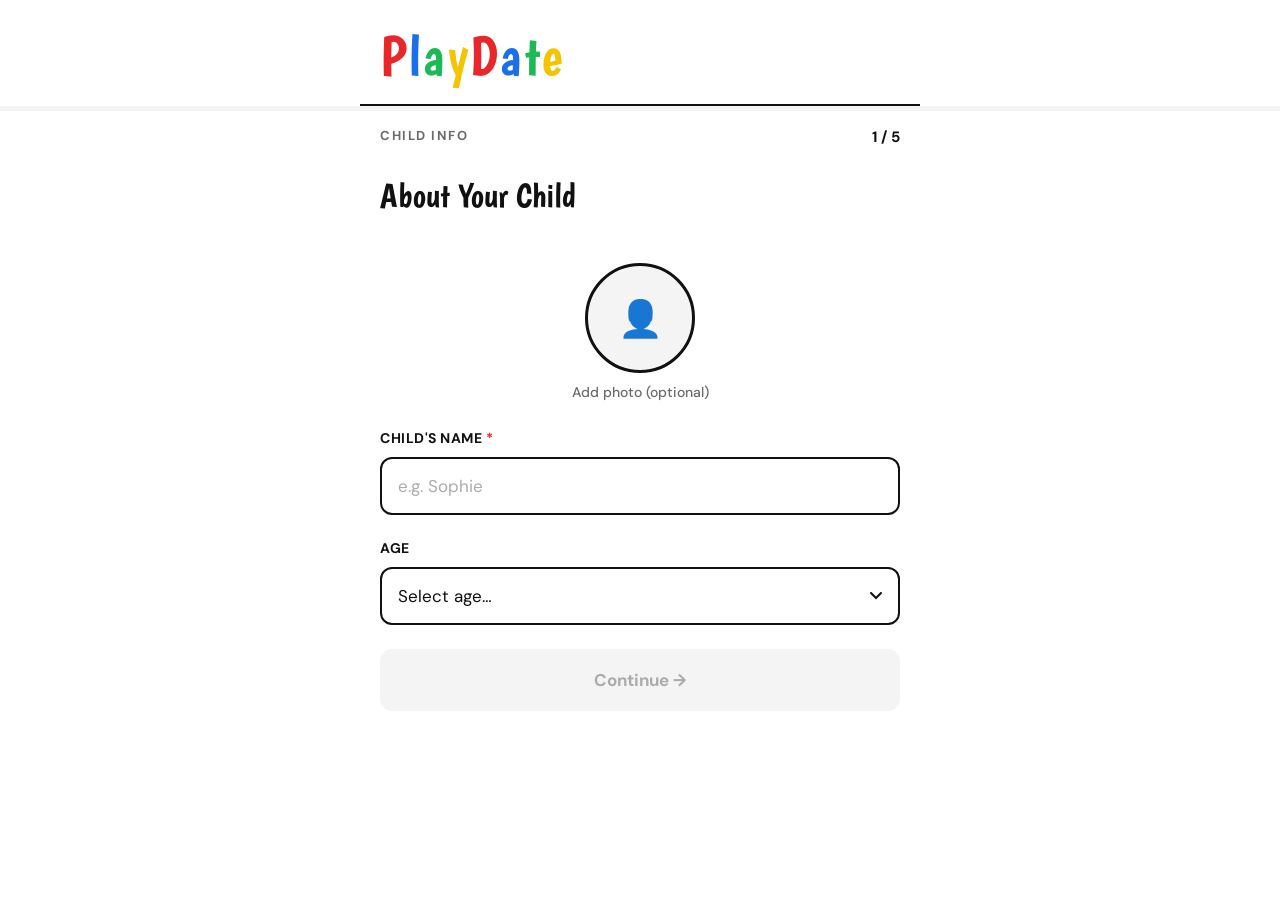
==== app.html @ 89c7fc03 "Add files via upload" ====
<!DOCTYPE html>
<html lang="en">
<head>
<meta charset="UTF-8"/>
<meta name="viewport" content="width=device-width, initial-scale=1.0, maximum-scale=1"/>
<meta name="apple-mobile-web-app-capable" content="yes"/>
<title>PlayDate</title>
<link href="https://fonts.googleapis.com/css2?family=Boogaloo&family=DM+Sans:wght@400;500;600;700&display=swap" rel="stylesheet"/>
<script src="https://cdnjs.cloudflare.com/ajax/libs/qrcodejs/1.0.0/qrcode.min.js"></script>
<style>
:root{--red:#E8272A;--blue:#1B6FE8;--green:#1DB954;--yellow:#F5C400;--black:#111111;--gray:#6B6B6B;--light:#F4F4F4;--white:#fff;--r:12px;}
*{box-sizing:border-box;margin:0;padding:0;-webkit-tap-highlight-color:transparent;}
body{font-family:'DM Sans',sans-serif;background:var(--white);min-height:100vh;padding-bottom:80px;color:var(--black);font-size:16px;}
.logo{font-family:'Boogaloo',sans-serif;font-size:56px;letter-spacing:2px;line-height:1;display:inline-block;}
.logo span:nth-child(1){color:var(--red)}.logo span:nth-child(2){color:var(--blue)}.logo span:nth-child(3){color:var(--green)}.logo span:nth-child(4){color:var(--yellow)}.logo span:nth-child(5){color:var(--red)}.logo span:nth-child(6){color:var(--blue)}.logo span:nth-child(7){color:var(--green)}.logo span:nth-child(8){color:var(--yellow)}
.header{padding:28px 20px 20px;border-bottom:2px solid var(--black);max-width:560px;margin:0 auto;}
.progress-track{height:5px;background:var(--light);}
.progress-fill{height:100%;transition:width .35s ease,background .35s ease;}
.step-meta{font-size:13px;font-weight:700;letter-spacing:1.5px;text-transform:uppercase;color:var(--gray);padding:16px 20px 0;max-width:560px;margin:0 auto;display:flex;justify-content:space-between;}
.step-num{color:var(--black);font-size:15px;letter-spacing:0;}
.content{max-width:560px;margin:0 auto;padding:0 20px;}
.step{display:none;}.step.active{display:block;}
.sec-head{padding:28px 0 20px;margin-bottom:28px;}
.sec-head h2{font-family:'Boogaloo',sans-serif;font-size:34px;font-weight:400;}
.field{margin-bottom:24px;}
.field>label,.field-label{display:block;font-size:14px;font-weight:700;letter-spacing:.5px;text-transform:uppercase;color:var(--black);margin-bottom:10px;}
input[type=text],input[type=tel],input[type=time],textarea,select{width:100%;padding:16px;border:2px solid var(--black);border-radius:var(--r);background:var(--white);font-family:'DM Sans',sans-serif;font-size:17px;color:var(--black);outline:none;transition:border-color .15s,box-shadow .15s;appearance:none;resize:vertical;}
input:focus,textarea:focus,select:focus{border-color:var(--blue);box-shadow:0 0 0 4px rgba(27,111,232,.12);}
::placeholder{color:#ABABAB;}
select{background-image:url("data:image/svg+xml,%3Csvg xmlns='http://www.w3.org/2000/svg' width='12' height='8' viewBox='0 0 12 8'%3E%3Cpath d='M1 1l5 5 5-5' stroke='%23111' stroke-width='2' fill='none' stroke-linecap='round'/%3E%3C/svg%3E");background-repeat:no-repeat;background-position:right 16px center;padding-right:42px;}
.cb-grid{display:grid;grid-template-columns:1fr 1fr;gap:10px;}
.cb-grid.cols3{grid-template-columns:1fr 1fr 1fr;}
.cb-item{display:flex;align-items:center;justify-content:center;padding:14px;border:2px solid #DEDEDE;border-radius:var(--r);cursor:pointer;transition:all .15s;user-select:none;}
.cb-item:active{transform:scale(.97);}
.cb-item.checked{border-color:var(--yellow);background:var(--yellow);color:var(--black);}
.cb-label{font-size:15px;font-weight:600;}
.radio-group{display:flex;gap:10px;flex-wrap:wrap;}
.radio-item{flex:1;min-width:90px;padding:16px 12px;border:2px solid #DEDEDE;border-radius:var(--r);cursor:pointer;text-align:center;transition:all .15s;user-select:none;}
.radio-item:active{transform:scale(.97);}
.radio-item.sel-red{border-color:var(--red);background:var(--red);color:#fff;}
.radio-item.sel-blue{border-color:var(--blue);background:var(--blue);color:#fff;}
.radio-item.sel-green{border-color:var(--green);background:var(--green);color:#fff;}
.radio-item.sel-yellow{border-color:var(--yellow);background:var(--yellow);color:var(--black);}
.radio-item .ri-emoji{font-size:24px;display:block;margin-bottom:6px;}
.radio-item .ri-label{font-size:14px;font-weight:700;display:block;}
.other-wrap{margin-top:10px;display:none;}
.other-wrap.visible{display:block;}
.btn{display:block;width:100%;padding:18px;border-radius:var(--r);border:2px solid var(--black);font-family:'DM Sans',sans-serif;font-size:17px;font-weight:700;cursor:pointer;transition:all .15s;margin-top:12px;text-align:center;text-decoration:none;}
.btn-black{background:var(--black);color:var(--white);}
.btn-black:hover{background:#333;}
.btn-black:disabled{background:var(--light);border-color:var(--light);color:#ABABAB;cursor:not-allowed;}
.btn-outline{background:transparent;color:var(--black);}
.btn-outline:hover{background:var(--light);}
.divider{height:2px;background:var(--light);margin:28px 0;}
.notice{background:var(--light);border-radius:var(--r);padding:14px 16px;font-size:15px;color:var(--gray);margin-bottom:10px;font-weight:500;}
.pass-header{display:flex;gap:18px;align-items:center;padding:22px 0 18px;border-bottom:2px solid var(--light);margin-bottom:8px;}
.pass-avatar{width:72px;height:72px;border-radius:50%;border:3px solid var(--black);background:var(--light);overflow:hidden;display:flex;align-items:center;justify-content:center;font-size:30px;flex-shrink:0;}
.pass-avatar img{width:100%;height:100%;object-fit:cover;}
.pass-name{font-family:'Boogaloo',sans-serif;font-size:32px;}
.pass-age{font-size:17px;color:var(--gray);font-weight:500;margin-top:3px;}
.info-row{display:flex;gap:14px;align-items:flex-start;padding:18px 0;border-bottom:2px solid var(--light);}
.info-row:last-child{border-bottom:none;}
.info-dot{width:12px;height:12px;border-radius:50%;flex-shrink:0;margin-top:8px;}
.info-key{font-size:14px;font-weight:700;letter-spacing:.6px;text-transform:uppercase;color:var(--gray);margin-bottom:4px;}
.info-val{font-size:18px;color:var(--black);font-weight:500;line-height:1.5;}
.tabs{display:flex;border-bottom:2px solid var(--black);margin-bottom:24px;}
.tab{flex:1;padding:14px 0;background:none;border:none;font-family:'DM Sans',sans-serif;font-size:15px;font-weight:700;color:var(--gray);cursor:pointer;border-bottom:3px solid transparent;margin-bottom:-2px;transition:all .15s;}
.tab.active{color:var(--black);border-bottom-color:var(--black);}
.share-img-wrap{border:2px solid var(--black);border-radius:var(--r);overflow:hidden;margin-bottom:16px;}
.share-img-wrap img{width:100%;display:block;}
.app-promo{border:2px solid var(--black);border-radius:var(--r);padding:16px 18px;display:flex;gap:16px;align-items:flex-start;}
.app-promo-badge{width:48px;height:48px;border-radius:12px;background:var(--black);display:flex;align-items:center;justify-content:center;flex-shrink:0;}
.app-promo-title{font-weight:700;font-size:16px;margin-bottom:4px;}
.app-promo-body{font-size:14px;color:var(--gray);line-height:1.6;}
.howto{display:flex;flex-direction:column;gap:14px;margin-top:18px;}
.howto-row{display:flex;gap:14px;align-items:flex-start;}
.howto-num{width:28px;height:28px;border-radius:50%;border:2px solid var(--black);font-size:14px;font-weight:800;display:flex;align-items:center;justify-content:center;flex-shrink:0;margin-top:2px;}
.howto-text{font-size:15px;color:var(--gray);line-height:1.6;}
.howto-text strong{color:var(--black);}
.photo-wrap{display:flex;flex-direction:column;align-items:center;margin-bottom:28px;}
.photo-ring{width:110px;height:110px;border-radius:50%;border:3px solid var(--black);background:var(--light);display:flex;align-items:center;justify-content:center;cursor:pointer;overflow:hidden;transition:transform .15s;font-size:36px;}
.photo-ring:active{transform:scale(.96);}
.photo-ring img{width:100%;height:100%;object-fit:cover;display:none;}
.photo-hint{font-size:14px;color:var(--gray);margin-top:10px;font-weight:500;}
#qr-hidden{position:absolute;left:-9999px;top:-9999px;}
</style>
</head>
<body>

<div class="header">
  <div class="logo"><span>P</span><span>l</span><span>a</span><span>y</span><span>D</span><span>a</span><span>t</span><span>e</span></div>
</div>
<div class="progress-track"><div class="progress-fill" id="progress-fill"></div></div>
<div class="step-meta"><span id="step-label">Child Info</span><span class="step-num" id="step-num">1 / 5</span></div>

<div class="content">

<div class="step active" id="step-0">
  <div class="sec-head"><h2>About Your Child</h2></div>
  <div class="photo-wrap">
    <div class="photo-ring" onclick="document.getElementById('photo-input').click()">
      <img id="photo-preview" src="" alt=""/>
      <span id="photo-ph">👤</span>
    </div>
    <p class="photo-hint" id="photo-hint">Add photo (optional)</p>
    <input type="file" id="photo-input" accept="image/*" style="display:none;" onchange="handlePhoto(event)"/>
  </div>
  <div class="field">
    <label>Child's Name <span style="color:var(--red)">*</span></label>
    <input type="text" id="childName" placeholder="e.g. Sophie" oninput="validateS0()"/>
  </div>
  <div class="field">
    <label>Age</label>
    <select id="childAge">
      <option value="">Select age…</option>
      <option>1</option><option>2</option><option>3</option><option>4</option>
      <option>5</option><option>6</option><option>7</option><option>8</option>
      <option>9</option><option>10</option><option>11</option><option>12</option>
      <option>13</option><option>14</option><option>15</option><option>16</option><option>17</option>
    </select>
  </div>
  <button class="btn btn-black" id="next-0" onclick="goTo(1)" disabled>Continue →</button>
</div>

<div class="step" id="step-1">
  <div class="sec-head"><h2>Health &amp; Safety</h2></div>

  <div class="field">
    <div class="field-label">Food Allergies</div>
    <div class="cb-grid" id="allergy-grid">
      <div class="cb-item" data-val="None" onclick="toggleExclusive(this,'allergies','allergy-grid')" id="allergy-none"><span class="cb-label">✅ None</span></div>
      <div class="cb-item" data-val="Peanuts" onclick="toggleCB(this,'allergies')"><span class="cb-label">🥜 Peanuts</span></div>
      <div class="cb-item" data-val="Tree Nuts" onclick="toggleCB(this,'allergies')"><span class="cb-label">🌰 Tree Nuts</span></div>
      <div class="cb-item" data-val="Dairy" onclick="toggleCB(this,'allergies')"><span class="cb-label">🥛 Dairy</span></div>
      <div class="cb-item" data-val="Eggs" onclick="toggleCB(this,'allergies')"><span class="cb-label">🥚 Eggs</span></div>
      <div class="cb-item" data-val="Wheat/Gluten" onclick="toggleCB(this,'allergies')"><span class="cb-label">🌾 Wheat/Gluten</span></div>
      <div class="cb-item" data-val="Soy" onclick="toggleCB(this,'allergies')"><span class="cb-label">🫘 Soy</span></div>
      <div class="cb-item" data-val="Shellfish" onclick="toggleCB(this,'allergies')"><span class="cb-label">🦐 Shellfish</span></div>
    </div>
    <div class="cb-item" style="margin-top:10px;grid-column:1/-1;" data-val="other-allergy" onclick="toggleCBOther(this,'allergy-other-wrap','allergies')"><span class="cb-label">✏️ Other…</span></div>
    <div class="other-wrap" id="allergy-other-wrap">
      <input type="text" id="allergyOther" placeholder="Describe other allergy…" style="margin-top:8px;"/>
    </div>
  </div>

  <div class="divider"></div>

  <div class="field">
    <div class="field-label">Dietary Preferences</div>
    <div class="cb-grid cols3" id="diet-grid">
      <div class="cb-item" data-val="No restrictions" onclick="toggleExclusive(this,'diet','diet-grid')"><span class="cb-label">✅ None</span></div>
      <div class="cb-item" data-val="Vegetarian" onclick="toggleCB(this,'diet')"><span class="cb-label">🥦 Vegetarian</span></div>
      <div class="cb-item" data-val="Vegan" onclick="toggleCB(this,'diet')"><span class="cb-label">🌱 Vegan</span></div>
      <div class="cb-item" data-val="Halal" onclick="toggleCB(this,'diet')"><span class="cb-label">☪️ Halal</span></div>
      <div class="cb-item" data-val="Kosher" onclick="toggleCB(this,'diet')"><span class="cb-label">✡️ Kosher</span></div>
      <div class="cb-item" data-val="Gluten-free" onclick="toggleCB(this,'diet')"><span class="cb-label">🌾 GF</span></div>
      <div class="cb-item" data-val="No Sugar" onclick="toggleCB(this,'diet')"><span class="cb-label">🍬 No Sugar</span></div>
      <div class="cb-item" data-val="Minimal Sugar" onclick="toggleCB(this,'diet')"><span class="cb-label">🍭 Minimal Sugar</span></div>
    </div>
    <div class="cb-item" style="margin-top:10px;grid-column:1/-1;" data-val="other-diet" onclick="toggleCBOther(this,'diet-other-wrap','diet')"><span class="cb-label">✏️ Other…</span></div>
    <div class="other-wrap" id="diet-other-wrap">
      <input type="text" id="dietOther" placeholder="Other dietary preference…" style="margin-top:8px;"/>
    </div>
  </div>

  <div class="divider"></div>

  <div class="field">
    <div class="field-label">Medications / Medical Notes</div>
    <textarea id="medications" rows="3" placeholder="e.g. EpiPen in bag, inhaler for asthma — or 'None'"></textarea>
  </div>

  <button class="btn btn-black" onclick="goTo(2)">Continue →</button>
  <button class="btn btn-outline" onclick="goTo(0)">← Back</button>
</div>

<div class="step" id="step-2">
  <div class="sec-head"><h2>Emergency Contacts</h2></div>

  <div class="field">
    <label>Emergency Contact</label>
    <input type="text" id="emergencyContact" placeholder="Mom / Dad / Grandma…"/>
  </div>
  <div class="field">
    <label>Emergency Phone</label>
    <input type="tel" id="emergencyPhone" placeholder="(555) 000-0000" oninput="formatPhone(this)"/>
  </div>

  <div class="divider"></div>

  <div class="field">
    <label>Doctor's Name</label>
    <input type="text" id="doctorName" placeholder="Dr. Smith"/>
  </div>
  <div class="field">
    <label>Doctor's Phone</label>
    <input type="tel" id="doctorPhone" placeholder="(555) 000-0000" oninput="formatPhone(this)"/>
  </div>

  <button class="btn btn-black" onclick="goTo(3)">Continue →</button>
  <button class="btn btn-outline" onclick="goTo(1)">← Back</button>
</div>

<div class="step" id="step-3">
  <div class="sec-head"><h2>Screen Time &amp; Media</h2></div>

  <div class="field">
    <div class="field-label">Phone / Tablet Use</div>
    <div class="radio-group" id="phone-radio">
      <div class="radio-item" data-val="No phone" onclick="selectRadio(this,'phone-radio','sel-red')">
        <span class="ri-emoji">🚫</span><span class="ri-label">No Phone</span>
      </div>
      <div class="radio-item" data-val="Supervised only" onclick="selectRadio(this,'phone-radio','sel-blue')">
        <span class="ri-emoji">👀</span><span class="ri-label">Supervised</span>
      </div>
      <div class="radio-item" data-val="Allowed" onclick="selectRadio(this,'phone-radio','sel-green')">
        <span class="ri-emoji">✅</span><span class="ri-label">Allowed</span>
      </div>
    </div>
  </div>

  <div class="divider"></div>

  <div class="field">
    <div class="field-label">Screen Time Allowed</div>
    <div class="radio-group" id="screentime-radio">
      <div class="radio-item" data-val="None" onclick="selectRadio(this,'screentime-radio','sel-red')">
        <span class="ri-emoji">🚫</span><span class="ri-label">None</span>
      </div>
      <div class="radio-item" data-val="Minimal" onclick="selectRadio(this,'screentime-radio','sel-yellow')">
        <span class="ri-emoji">⏱️</span><span class="ri-label">Minimal</span>
      </div>
      <div class="radio-item" data-val="No Restrictions" onclick="selectRadio(this,'screentime-radio','sel-green')">
        <span class="ri-emoji">✅</span><span class="ri-label">No Restrictions</span>
      </div>
    </div>
  </div>

  <div class="field" id="screentime-limit-field" style="display:none;">
    <label>Time Limit</label>
    <select id="screenTimeLimit">
      <option value="">Choose limit…</option>
      <option>30 minutes</option><option>1 hour</option><option>1.5 hours</option>
      <option>2 hours</option><option>No more than 2 episodes</option><option>1 movie</option>
    </select>
  </div>

  <div class="divider"></div>

  <div class="field">
    <label>TV Shows / Movies Allowed</label>
    <textarea id="tvShows" rows="3" placeholder="e.g. Bluey, Paw Patrol, any G-rated movie…"></textarea>
  </div>

  <div class="divider"></div>

  <div class="field">
    <div class="field-label">Short-Form Videos Allowed?<br><span style="font-size:12px;font-weight:500;color:var(--gray);text-transform:none;letter-spacing:0;">(YouTube Shorts, TikTok, etc.)</span></div>
    <div class="radio-group" id="shortform-radio">
      <div class="radio-item" data-val="No" onclick="selectRadio(this,'shortform-radio','sel-red')">
        <span class="ri-emoji">🚫</span><span class="ri-label">No</span>
      </div>
      <div class="radio-item" data-val="Yes" onclick="selectRadio(this,'shortform-radio','sel-green')">
        <span class="ri-emoji">✅</span><span class="ri-label">Yes</span>
      </div>
    </div>
  </div>

  <button class="btn btn-black" onclick="goTo(4)">Continue →</button>
  <button class="btn btn-outline" onclick="goTo(2)">← Back</button>
</div>

<div class="step" id="step-4">
  <div class="sec-head"><h2>Anything Else?</h2></div>

  <div class="field">
    <div class="field-label">Will you be picking up or dropping off?</div>
    <div class="radio-group" id="pickdrop-radio">
      <div class="radio-item" data-val="Picking Up" onclick="selectRadio(this,'pickdrop-radio','sel-blue')">
        <span class="ri-emoji">🚗</span><span class="ri-label">Picking Up</span>
      </div>
      <div class="radio-item" data-val="Dropping Off" onclick="selectRadio(this,'pickdrop-radio','sel-green')">
        <span class="ri-emoji">👋</span><span class="ri-label">Dropping Off</span>
      </div>
    </div>
  </div>

  <div class="field">
    <label id="pickup-time-label">Pickup Time</label>
    <input type="time" id="pickupTime"/>
  </div>

  <div class="field">
    <label>Other Notes</label>
    <textarea id="otherNotes" rows="5" placeholder="e.g. Scared of dogs, has a comfort toy, likes quiet time after lunch…"></textarea>
  </div>

  <div class="notice">💾 Your info is saved on this device for next time.</div>
  <button class="btn btn-black" onclick="buildPass()">Create Pass →</button>
  <button class="btn btn-outline" onclick="goTo(3)">← Back</button>
</div>

<div class="step" id="step-5">

  <div class="pass-header">
    <div class="pass-avatar">
      <img id="pass-photo-img" src="" alt="" style="display:none;"/>
      <span id="pass-ph">👤</span>
    </div>
    <div>
      <div class="pass-name" id="pass-name"></div>
      <div class="pass-age"  id="pass-age"></div>
    </div>
  </div>

  <div class="tabs">
    <button class="tab active" id="tab-preview" onclick="switchTab('preview')">Preview</button>
    <button class="tab"        id="tab-send"    onclick="switchTab('send')">Send</button>
    <button class="tab"        id="tab-file"    onclick="switchTab('file')">File / QR</button>
  </div>

  <div id="panel-preview">
    <div id="pass-rows"></div>
    <button class="btn btn-black" style="margin-top:24px;" onclick="switchTab('send')">Send to Host Family →</button>
    <button class="btn btn-outline" onclick="goTo(4)">✏️ Edit</button>
  </div>

  <div id="panel-send" style="display:none;">
    <p style="font-size:15px;color:var(--gray);margin-bottom:18px;line-height:1.6;">Tap Share to send a <strong style="color:var(--black);">PlayDate Pass image</strong> with your child's info and a QR code.</p>
    <div class="share-img-wrap" id="share-img-wrap" style="display:none;">
      <img id="share-img-preview" src="" alt="Pass preview"/>
    </div>
    <button class="btn" id="btn-share-main" onclick="handleShareBtn()" style="background:var(--green);border-color:var(--green);color:#fff;font-size:20px;padding:22px;margin-bottom:16px;">Share</button>
    <div class="app-promo">
      <div class="app-promo-badge"><span style="font-family:'Boogaloo',sans-serif;color:#fff;font-size:22px;">P</span></div>
      <div><div class="app-promo-title">Included in every share</div><div class="app-promo-body">Receiving parents get a QR code to download PlayDate — no App Store needed.</div></div>
    </div>
    <button class="btn btn-outline" style="margin-top:12px;" onclick="goTo(4)">✏️ Edit</button>
  </div>

  <div id="panel-file" style="display:none;">
    <p style="font-size:15px;color:var(--gray);margin-bottom:18px;line-height:1.6;">Scan to get the app, or download the file to AirDrop directly.</p>
    <div style="text-align:center;margin-bottom:24px;">
      <div id="qr-container" style="display:inline-block;padding:18px;border:2px solid var(--black);border-radius:var(--r);"></div>
    </div>
    <div class="howto">
      <div class="howto-row">
        <div class="howto-num" style="border-color:var(--red);color:var(--red);">1</div>
        <div class="howto-text"><strong>iOS:</strong> Tap Share → AirDrop the .html file. Open in Safari → "Add to Home Screen."</div>
      </div>
      <div class="howto-row">
        <div class="howto-num" style="border-color:var(--blue);color:var(--blue);">2</div>
        <div class="howto-text"><strong>Android:</strong> Send via WhatsApp or Gmail. Open in Chrome → "Add to Home Screen."</div>
      </div>
      <div class="howto-row">
        <div class="howto-num" style="border-color:var(--green);color:var(--green);">3</div>
        <div class="howto-text"><strong>Any device:</strong> Email the .html as an attachment — opens in any browser.</div>
      </div>
    </div>
    <button class="btn btn-black" onclick="downloadApp()" style="margin-top:24px;">⬇ Download App File</button>
    <button class="btn btn-outline" onclick="goTo(4)">✏️ Edit</button>
  </div>

</div>
</div>

<div id="qr-hidden"></div>

<script>
const STEP_LABELS=["Child Info","Health & Safety","Emergency Contacts","Screen & Media","Notes","Your Pass"];
const BAR_COLORS=["#E8272A","#1B6FE8","#1DB954","#F5C400","#E8272A","#111111"];
const DOT_COLORS=["#E8272A","#1B6FE8","#1DB954","#F5C400","#E8272A","#1B6FE8","#1DB954","#F5C400"];

let step=0,photoDataURL=null,passImageDataURL=null;
const checks={allergies:new Set(),diet:new Set()};
const radios={"screentime-radio":null,"phone-radio":null,"shortform-radio":null,"pickdrop-radio":null};

function v(id){const e=document.getElementById(id);return e?e.value.trim():"";}

function formatPhone(input){
  let x=input.value.replace(/\D/g,'').substring(0,10);
  if(x.length>6)x=`(${x.substring(0,3)}) ${x.substring(3,6)}-${x.substring(6)}`;
  else if(x.length>3)x=`(${x.substring(0,3)}) ${x.substring(3)}`;
  else if(x.length>0)x=`(${x}`;
  input.value=x;
}

function saveData(){
  const d={childName:v("childName"),childAge:v("childAge"),medications:v("medications"),
    doctorName:v("doctorName"),doctorPhone:v("doctorPhone"),emergencyContact:v("emergencyContact"),
    emergencyPhone:v("emergencyPhone"),screenTimeLimit:v("screenTimeLimit"),allergyOther:v("allergyOther"),
    dietOther:v("dietOther"),tvShows:v("tvShows"),pickupTime:v("pickupTime"),otherNotes:v("otherNotes"),
    allergies:[...checks.allergies],diet:[...checks.diet],screentime:radios["screentime-radio"],
    phone:radios["phone-radio"],shortform:radios["shortform-radio"],pickdrop:radios["pickdrop-radio"]};
  try{localStorage.setItem("pd8",JSON.stringify(d));}catch(e){}
}

function loadData(){
  try{
    const raw=localStorage.getItem("pd8");if(!raw)return;
    const d=JSON.parse(raw);
    ["childName","childAge","medications","doctorName","doctorPhone","emergencyContact",
     "emergencyPhone","screenTimeLimit","allergyOther","dietOther","tvShows","pickupTime","otherNotes"]
      .forEach(k=>{const el=document.getElementById(k);if(el&&d[k])el.value=d[k];});
    (d.allergies||[]).forEach(val=>{
      const el=document.querySelector(`#allergy-grid .cb-item[data-val="${val}"]`);
      if(el)el.classList.add("checked");
      checks.allergies.add(val);
    });
    if(d.allergyOther){
      const oel=document.querySelector('.cb-item[data-val="other-allergy"]');
      if(oel){oel.classList.add("checked");document.getElementById("allergy-other-wrap").classList.add("visible");}
    }
    (d.diet||[]).forEach(val=>{
      const el=document.querySelector(`#diet-grid .cb-item[data-val="${val}"]`);
      if(el)el.classList.add("checked");
      checks.diet.add(val);
    });
    if(d.dietOther){
      const oel=document.querySelector('.cb-item[data-val="other-diet"]');
      if(oel){oel.classList.add("checked");document.getElementById("diet-other-wrap").classList.add("visible");}
    }
    if(d.screentime){const el=document.querySelector(`#screentime-radio .radio-item[data-val="${d.screentime}"]`);if(el)selectRadio(el,"screentime-radio","sel-"+(d.screentime==="None"?"red":d.screentime==="Minimal"?"yellow":"green"),true);}
    if(d.phone){const el=document.querySelector(`#phone-radio .radio-item[data-val="${d.phone}"]`);if(el)selectRadio(el,"phone-radio","sel-"+(d.phone==="No phone"?"red":d.phone==="Supervised only"?"blue":"green"),true);}
    if(d.shortform){const el=document.querySelector(`#shortform-radio .radio-item[data-val="${d.shortform}"]`);if(el)selectRadio(el,"shortform-radio","sel-"+(d.shortform==="No"?"red":"green"),true);}
    if(d.pickdrop){const el=document.querySelector(`#pickdrop-radio .radio-item[data-val="${d.pickdrop}"]`);if(el)selectRadio(el,"pickdrop-radio","sel-"+(d.pickdrop==="Picking Up"?"blue":"green"),true);}
    validateS0();
  }catch(e){}
}

function goTo(n){
  saveData();
  document.getElementById("step-"+step).classList.remove("active");
  step=n;
  document.getElementById("step-"+n).classList.add("active");
  const pct=n===0?0:(n/5)*100;
  document.getElementById("progress-fill").style.width=pct+"%";
  document.getElementById("progress-fill").style.background=BAR_COLORS[n];
  document.getElementById("step-label").textContent=STEP_LABELS[n];
  document.getElementById("step-num").textContent=(n+1)+" / 6";
  window.scrollTo({top:0,behavior:"smooth"});
}

function handlePhoto(e){
  const file=e.target.files[0];if(!file)return;
  const r=new FileReader();
  r.onload=ev=>{
    photoDataURL=ev.target.result;
    const img=document.getElementById("photo-preview");
    img.src=photoDataURL;img.style.display="block";
    document.getElementById("photo-ph").style.display="none";
    document.getElementById("photo-hint").textContent="Tap to change";
  };
  r.readAsDataURL(file);
}

function toggleCB(el,group){
  const val=el.dataset.val;
  if(el.classList.toggle("checked")){
    checks[group].add(val);
    const noneEl=document.getElementById(group==="allergies"?"allergy-none":null);
    if(noneEl){noneEl.classList.remove("checked");checks[group].delete("None");}
    if(group==="diet"){
      const dietNone=document.querySelector('#diet-grid .cb-item[data-val="No restrictions"]');
      if(dietNone){dietNone.classList.remove("checked");checks.diet.delete("No restrictions");}
    }
  }else{
    checks[group].delete(val);
  }
}

function toggleExclusive(el,group,gridId){
  document.querySelectorAll(`#${gridId} .cb-item`).forEach(c=>c.classList.remove("checked"));
  const otherWrapId=group==="allergies"?"allergy-other-wrap":group==="diet"?"diet-other-wrap":null;
  if(otherWrapId)document.getElementById(otherWrapId).classList.remove("visible");
  checks[group].clear();
  el.classList.add("checked");
  checks[group].add(el.dataset.val);
}

function toggleCBOther(el,wrapId,group){
  el.classList.toggle("checked");
  document.getElementById(wrapId).classList.toggle("visible",el.classList.contains("checked"));
  const noneEl=document.getElementById(group==="allergies"?"allergy-none":null);
  if(noneEl){noneEl.classList.remove("checked");checks[group].delete("None");}
  if(group==="diet"){
    const dietNone=document.querySelector('#diet-grid .cb-item[data-val="No restrictions"]');
    if(dietNone){dietNone.classList.remove("checked");checks.diet.delete("No restrictions");}
  }
}

function selectRadio(el,groupId,cls,silent){
  document.querySelectorAll(`#${groupId} .radio-item`).forEach(r=>r.className="radio-item");
  el.classList.add(cls);
  radios[groupId]=el.dataset.val;
  if(groupId==="screentime-radio"){
    const show=el.dataset.val==="Minimal";
    document.getElementById("screentime-limit-field").style.display=show?"block":"none";
  }
  if(groupId==="pickdrop-radio"){
    const label=document.getElementById("pickup-time-label");
    label.textContent=el.dataset.val==="Dropping Off"?"Drop Off Time":"Pickup Time";
  }
}

function validateS0(){document.getElementById("next-0").disabled=v("childName").length===0;}

function getAllergies(){
  const s=[...checks.allergies].filter(x=>x!=="other-allergy");
  const ot=v("allergyOther");
  if(document.querySelector('.cb-item[data-val="other-allergy"]')?.classList.contains("checked")&&ot)s.push(ot);
  return s.length?s.join(", "):"None";
}

function getDiet(){
  const s=[...checks.diet].filter(x=>x!=="other-diet");
  const ot=v("dietOther");
  if(document.querySelector('.cb-item[data-val="other-diet"]')?.classList.contains("checked")&&ot)s.push(ot);
  return s.length?s.join(", "):"Not specified";
}

function getScreenTime(){
  const st=radios["screentime-radio"]||"Not specified";
  if(st==="Minimal"&&v("screenTimeLimit"))return"Minimal ("+v("screenTimeLimit")+")";
  return st;
}

function getPickup(){
  const t=v("pickupTime");if(!t)return"Not specified";
  const[h,m]=t.split(":").map(Number);
  const ampm=h>=12?"PM":"AM";
  const h12=h%12||12;
  const timeStr=`${h12}:${String(m).padStart(2,"0")} ${ampm}`;
  const mode=radios["pickdrop-radio"];
  if(mode==="Dropping Off")return`Drop off at ${timeStr}`;
  if(mode==="Picking Up")return`Pickup at ${timeStr}`;
  return`By ${timeStr}`;
}

function getPhone(){return radios["phone-radio"]||"Not specified";}
function getShortForm(){return radios["shortform-radio"]||"Not specified";}

function buildPass(){
  saveData();
  document.getElementById("pass-name").textContent=v("childName")||"Your Child";
  let ageStr="";
  if(v("childAge"))ageStr="Age "+v("childAge");
  document.getElementById("pass-age").textContent=ageStr;
  if(photoDataURL){
    document.getElementById("pass-photo-img").src=photoDataURL;
    document.getElementById("pass-photo-img").style.display="block";
    document.getElementById("pass-ph").style.display="none";
  }
  const rows=[
    {l:"Allergies",val:getAllergies()},
    {l:"Diet",val:getDiet()},
    {l:"Medications",val:v("medications")||"None"},
    {l:"Emergency",val:v("emergencyContact")?(v("emergencyContact")+" · "+v("emergencyPhone")):"Not provided"},
    {l:"Doctor",val:v("doctorName")?(v("doctorName")+" · "+v("doctorPhone")):"Not provided"},
    {l:"Phone Use",val:getPhone()},
    {l:"Screen Time",val:getScreenTime()},
    {l:"TV / Movies",val:v("tvShows")||"Not specified"},
    {l:"Short Videos",val:getShortForm()},
    {l:"Pickup",val:getPickup()},
    ...(v("otherNotes")?[{l:"Notes",val:v("otherNotes")}]:[]),
  ];
  document.getElementById("pass-rows").innerHTML=rows.map((r,i)=>`
    <div class="info-row">
      <div class="info-dot" style="background:${DOT_COLORS[i%8]};"></div>
      <div><div class="info-key">${r.l}</div><div class="info-val">${r.val}</div></div>
    </div>`).join("");
  passImageDataURL=null;
  document.getElementById("share-img-wrap").style.display="none";
  buildQR();
  goTo(5);
  switchTab("preview");
}

async function renderPassToCanvas(){
  const W=700,PADDING=40,RED="#E8272A",BLUE="#1B6FE8",GREEN="#1DB954",YELLOW="#F5C400",BLACK="#111111",LGRAY="#F4F4F4",MGRAY="#888888";
  const COLORS=[RED,BLUE,GREEN,YELLOW,RED,BLUE,GREEN,YELLOW,RED,BLUE,GREEN];
  const rows=[{l:"ALLERGIES",val:getAllergies()},{l:"DIET",val:getDiet()},{l:"MEDICATIONS",val:v("medications")||"None"},{l:"EMERGENCY",val:v("emergencyContact")?(v("emergencyContact")+" · "+v("emergencyPhone")):"Not provided"},{l:"DOCTOR",val:v("doctorName")?(v("doctorName")+" · "+v("doctorPhone")):"Not provided"},{l:"PHONE USE",val:getPhone()},{l:"SCREEN TIME",val:getScreenTime()},{l:"TV / MOVIES",val:v("tvShows")||"Not specified"},{l:"SHORT VIDEOS",val:getShortForm()},{l:"PICKUP",val:getPickup()},...(v("otherNotes")?[{l:"NOTES",val:v("otherNotes")}]:[])];
  const FONT_BODY=17,LINE_H=24,ROW_PAD=18,ROW_H=ROW_PAD*2+16+LINE_H,HEADER_H=200,QR_SIZE=150,QR_SECTION=QR_SIZE+60;
  const H=HEADER_H+rows.length*ROW_H+QR_SECTION+60;
  const canvas=document.createElement("canvas");
  canvas.width=W;canvas.height=H;
  const ctx=canvas.getContext("2d");
  ctx.fillStyle="#ffffff";ctx.fillRect(0,0,W,H);
  const barW=W/4;
  [RED,BLUE,GREEN,YELLOW].forEach((c,i)=>{ctx.fillStyle=c;ctx.fillRect(i*barW,0,barW,8);});
  const logoLetters=[["P",RED],["l",BLUE],["a",GREEN],["y",YELLOW],["D",RED],["a",BLUE],["t",GREEN],["e",YELLOW]];
  ctx.font="bold 52px 'Boogaloo', sans-serif";
  let lx=PADDING;const ly=80;
  logoLetters.forEach(([ch,c])=>{ctx.fillStyle=c;ctx.fillText(ch,lx,ly);lx+=ctx.measureText(ch).width+1;});
  const name=v("childName")||"Your Child",ageStr=v("childAge")?"Age "+v("childAge"):"";
  ctx.font="700 30px 'DM Sans', sans-serif";ctx.fillStyle=BLACK;ctx.fillText(name,PADDING,130);
  ctx.font="500 16px 'DM Sans', sans-serif";ctx.fillStyle=MGRAY;ctx.fillText(ageStr||"",PADDING,155);
  if(photoDataURL){
    await new Promise(res=>{
      const img=new Image();
      img.onload=()=>{ctx.save();ctx.beginPath();ctx.arc(W-PADDING-55,90,55,0,Math.PI*2);ctx.closePath();ctx.clip();ctx.drawImage(img,W-PADDING-110,35,110,110);ctx.restore();ctx.beginPath();ctx.arc(W-PADDING-55,90,55,0,Math.PI*2);ctx.strokeStyle=BLACK;ctx.lineWidth=3;ctx.stroke();res();};
      img.onerror=res;img.src=photoDataURL;
    });
  }
  ctx.strokeStyle="#E8E8E8";ctx.lineWidth=1.5;ctx.beginPath();ctx.moveTo(PADDING,HEADER_H-10);ctx.lineTo(W-PADDING,HEADER_H-10);ctx.stroke();
  let ry=HEADER_H;
  rows.forEach((row,i)=>{
    const y=ry+ROW_PAD;
    ctx.fillStyle=COLORS[i%COLORS.length];ctx.beginPath();ctx.arc(PADDING+6,y+9,5,0,Math.PI*2);ctx.fill();
    ctx.font="700 12px 'DM Sans', sans-serif";ctx.fillStyle=MGRAY;ctx.fillText(row.l,PADDING+20,y+6);
    ctx.font="500 17px 'DM Sans', sans-serif";ctx.fillStyle=BLACK;
    const maxW=W-PADDING*2-20,words=row.val.split(" ");
    let line="",lineY=y+LINE_H+4;
    words.forEach(word=>{
      const test=line+word+" ";
      if(ctx.measureText(test).width>maxW&&line){ctx.fillText(line.trim(),PADDING+20,lineY);line=word+" ";lineY+=LINE_H;}else{line=test;}
    });
    ctx.fillText(line.trim(),PADDING+20,lineY);
    const actualH=lineY-y+10,divY=y+Math.max(ROW_H-ROW_PAD,actualH)+ROW_PAD/2;
    ctx.strokeStyle="#EEEEEE";ctx.lineWidth=1;ctx.beginPath();ctx.moveTo(PADDING,divY);ctx.lineTo(W-PADDING,divY);ctx.stroke();
    ry+=Math.max(ROW_H,actualH+ROW_PAD*1.5);
  });
  const qrY=H-QR_SECTION;
  ctx.fillStyle=LGRAY;ctx.fillRect(0,qrY,W,QR_SECTION);
  ctx.strokeStyle="#DDDDDD";ctx.lineWidth=1.5;ctx.beginPath();ctx.moveTo(0,qrY);ctx.lineTo(W,qrY);ctx.stroke();
  const qrCanvas=document.querySelector("#qr-hidden canvas")||document.querySelector("#qr-container canvas");
  if(qrCanvas){
    const qx=PADDING,qy2=qrY+20;
    ctx.fillStyle="#fff";ctx.beginPath();roundRect(ctx,qx-8,qy2-8,QR_SIZE+16,QR_SIZE+16,8);ctx.fill();
    ctx.drawImage(qrCanvas,qx,qy2,QR_SIZE,QR_SIZE);
  }
  ctx.font="700 14px 'DM Sans', sans-serif";ctx.fillStyle=BLACK;ctx.fillText("Scan to get PlayDate",PADDING+QR_SIZE+24,qrY+50);
  ctx.font="500 12px 'DM Sans', sans-serif";ctx.fillStyle=MGRAY;ctx.fillText("Free • No App Store needed",PADDING+QR_SIZE+24,qrY+72);
  ctx.fillText("Works on iOS & Android",PADDING+QR_SIZE+24,qrY+92);
  [RED,BLUE,GREEN,YELLOW].forEach((c,i)=>{ctx.fillStyle=c;ctx.fillRect(i*barW,H-6,barW,6);});
  return canvas.toDataURL("image/jpeg",0.92);
}

function roundRect(ctx,x,y,w,h,r){
  ctx.beginPath();ctx.moveTo(x+r,y);ctx.lineTo(x+w-r,y);ctx.quadraticCurveTo(x+w,y,x+w,y+r);
  ctx.lineTo(x+w,y+h-r);ctx.quadraticCurveTo(x+w,y+h,x+w-r,y+h);ctx.lineTo(x+r,y+h);
  ctx.quadraticCurveTo(x,y+h,x,y+h-r);ctx.lineTo(x,y+r);ctx.quadraticCurveTo(x,y,x+r,y);ctx.closePath();
}

async function handleShareBtn(){
  const btn=document.getElementById("btn-share-main");
  btn.textContent="⏳ Preparing…";btn.disabled=true;
  try{
    if(!passImageDataURL){
      passImageDataURL=await renderPassToCanvas();
      document.getElementById("share-img-preview").src=passImageDataURL;
      document.getElementById("share-img-wrap").style.display="block";
    }
    const res=await fetch(passImageDataURL),blob=await res.blob(),name=v("childName")||"child";
    const file=new File([blob],`playdate-pass-${name.replace(/\s+/g,"-").toLowerCase()}.jpg`,{type:"image/jpeg"});
    if(navigator.canShare&&navigator.canShare({files:[file]})){
      await navigator.share({title:`PlayDate Pass — ${name}`,files:[file]});
    }else if(navigator.share){
      await navigator.share({title:`PlayDate Pass — ${name}`,text:`PlayDate Pass for ${name}. Get the app: https://playdateplaypass.github.io/PlayDate-PlayPass/`});
    }else{
      const a=document.createElement("a");
      a.href=passImageDataURL;a.download=`playdate-pass-${name.replace(/\s+/g,"-").toLowerCase()}.jpg`;a.click();
    }
  }catch(e){}
  finally{btn.textContent="Share";btn.disabled=false;}
}

function buildQR(){
  const c=document.getElementById("qr-container");c.innerHTML="";
  const h=document.getElementById("qr-hidden");h.innerHTML="";
  const opts={text:"https://playdateplaypass.github.io/PlayDate-PlayPass/",width:200,height:200,colorDark:"#111111",colorLight:"#ffffff",correctLevel:QRCode.CorrectLevel.M};
  try{new QRCode(c,{...opts,width:160,height:160});}catch(e){}
  try{new QRCode(h,opts);}catch(e){}
}

function downloadApp(){
  const blob=new Blob([document.documentElement.outerHTML],{type:"text/html"});
  const a=document.createElement("a");
  a.href=URL.createObjectURL(blob);a.download="playdate-pass-app.html";a.click();
  URL.revokeObjectURL(a.href);
}

function switchTab(name){
  ["preview","send","file"].forEach(t=>{
    document.getElementById("tab-"+t).classList.toggle("active",t===name);
    document.getElementById("panel-"+t).style.display=t===name?"block":"none";
  });
}

document.getElementById("progress-fill").style.width="0%";
document.getElementById("progress-fill").style.background=BAR_COLORS[0];
loadData();
</script>
</body>
</html>
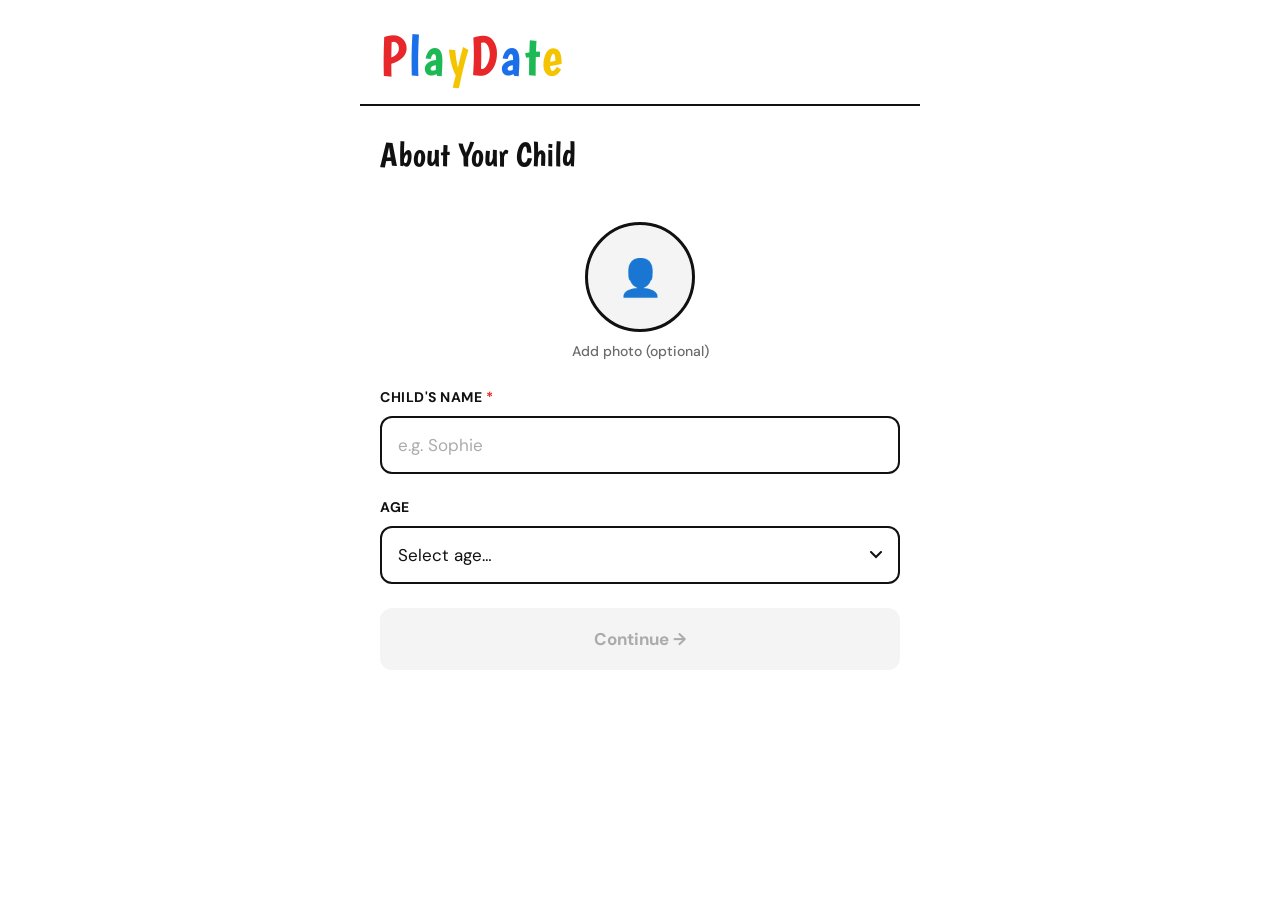
==== commit 7c23b180: "Add files via upload" ====
--- a/app.html
+++ b/app.html
@@ -6,7 +6,6 @@
 <meta name="apple-mobile-web-app-capable" content="yes"/>
 <title>PlayDate</title>
 <link href="https://fonts.googleapis.com/css2?family=Boogaloo&family=DM+Sans:wght@400;500;600;700&display=swap" rel="stylesheet"/>
-<script src="https://cdnjs.cloudflare.com/ajax/libs/qrcodejs/1.0.0/qrcode.min.js"></script>
 <style>
 :root{--red:#E8272A;--blue:#1B6FE8;--green:#1DB954;--yellow:#F5C400;--black:#111111;--gray:#6B6B6B;--light:#F4F4F4;--white:#fff;--r:12px;}
 *{box-sizing:border-box;margin:0;padding:0;-webkit-tap-highlight-color:transparent;}
@@ -14,9 +13,9 @@
 .logo{font-family:'Boogaloo',sans-serif;font-size:56px;letter-spacing:2px;line-height:1;display:inline-block;}
 .logo span:nth-child(1){color:var(--red)}.logo span:nth-child(2){color:var(--blue)}.logo span:nth-child(3){color:var(--green)}.logo span:nth-child(4){color:var(--yellow)}.logo span:nth-child(5){color:var(--red)}.logo span:nth-child(6){color:var(--blue)}.logo span:nth-child(7){color:var(--green)}.logo span:nth-child(8){color:var(--yellow)}
 .header{padding:28px 20px 20px;border-bottom:2px solid var(--black);max-width:560px;margin:0 auto;}
-.progress-track{height:5px;background:var(--light);}
+.progress-track{height:5px;background:var(--light);display:none;}
 .progress-fill{height:100%;transition:width .35s ease,background .35s ease;}
-.step-meta{font-size:13px;font-weight:700;letter-spacing:1.5px;text-transform:uppercase;color:var(--gray);padding:16px 20px 0;max-width:560px;margin:0 auto;display:flex;justify-content:space-between;}
+.step-meta{font-size:13px;font-weight:700;letter-spacing:1.5px;text-transform:uppercase;color:var(--gray);padding:16px 20px 0;max-width:560px;margin:0 auto;display:none;}
 .step-num{color:var(--black);font-size:15px;letter-spacing:0;}
 .content{max-width:560px;margin:0 auto;padding:0 20px;}
 .step{display:none;}.step.active{display:block;}
@@ -72,17 +71,22 @@
 .app-promo-badge{width:48px;height:48px;border-radius:12px;background:var(--black);display:flex;align-items:center;justify-content:center;flex-shrink:0;}
 .app-promo-title{font-weight:700;font-size:16px;margin-bottom:4px;}
 .app-promo-body{font-size:14px;color:var(--gray);line-height:1.6;}
-.howto{display:flex;flex-direction:column;gap:14px;margin-top:18px;}
-.howto-row{display:flex;gap:14px;align-items:flex-start;}
-.howto-num{width:28px;height:28px;border-radius:50%;border:2px solid var(--black);font-size:14px;font-weight:800;display:flex;align-items:center;justify-content:center;flex-shrink:0;margin-top:2px;}
-.howto-text{font-size:15px;color:var(--gray);line-height:1.6;}
-.howto-text strong{color:var(--black);}
 .photo-wrap{display:flex;flex-direction:column;align-items:center;margin-bottom:28px;}
 .photo-ring{width:110px;height:110px;border-radius:50%;border:3px solid var(--black);background:var(--light);display:flex;align-items:center;justify-content:center;cursor:pointer;overflow:hidden;transition:transform .15s;font-size:36px;}
 .photo-ring:active{transform:scale(.96);}
 .photo-ring img{width:100%;height:100%;object-fit:cover;display:none;}
 .photo-hint{font-size:14px;color:var(--gray);margin-top:10px;font-weight:500;}
-#qr-hidden{position:absolute;left:-9999px;top:-9999px;}
+.blocks-grid{display:grid;grid-template-columns:1fr 1fr;gap:16px;margin-top:8px;}
+.block{background:#fff;border:4px solid;border-radius:16px;padding:32px 20px;text-align:center;cursor:pointer;transition:transform .15s,box-shadow .15s;position:relative;box-shadow:0 4px 0 rgba(0,0,0,0.15);}
+.block:active{transform:translateY(2px);box-shadow:0 2px 0 rgba(0,0,0,0.15);}
+.block.red{border-color:var(--red);background:linear-gradient(135deg,#fff 0%,#fff5f5 100%);}
+.block.blue{border-color:var(--blue);background:linear-gradient(135deg,#fff 0%,#f5f8ff 100%);}
+.block.green{border-color:var(--green);background:linear-gradient(135deg,#fff 0%,#f5fef8 100%);}
+.block.yellow{border-color:var(--yellow);background:linear-gradient(135deg,#fff 0%,#fffef5 100%);}
+.block-label{font-family:'Boogaloo',sans-serif;font-size:24px;color:var(--black);margin-bottom:6px;}
+.block-desc{font-size:13px;color:var(--gray);font-weight:500;}
+.back-to-blocks{display:inline-flex;align-items:center;gap:6px;color:var(--gray);font-size:15px;font-weight:600;text-decoration:none;margin-bottom:20px;cursor:pointer;}
+.back-to-blocks:hover{color:var(--black);}
 </style>
 </head>
 <body>
@@ -90,11 +94,10 @@
 <div class="header">
   <div class="logo"><span>P</span><span>l</span><span>a</span><span>y</span><span>D</span><span>a</span><span>t</span><span>e</span></div>
 </div>
-<div class="progress-track"><div class="progress-fill" id="progress-fill"></div></div>
-<div class="step-meta"><span id="step-label">Child Info</span><span class="step-num" id="step-num">1 / 5</span></div>
 
 <div class="content">
 
+<!-- STEP 0: Name & Age -->
 <div class="step active" id="step-0">
   <div class="sec-head"><h2>About Your Child</h2></div>
   <div class="photo-wrap">
@@ -122,7 +125,34 @@
   <button class="btn btn-black" id="next-0" onclick="goTo(1)" disabled>Continue →</button>
 </div>
 
+<!-- STEP 1: Block Navigation -->
 <div class="step" id="step-1">
+  <div class="blocks-grid" style="margin-top:40px;">
+    <div class="block blue" onclick="goTo(5)">
+      <div class="block-label">General</div>
+      <div class="block-desc">Pickup, notes</div>
+    </div>
+    <div class="block green" onclick="goTo(2)">
+      <div class="block-label">Health</div>
+      <div class="block-desc">Allergies, diet, meds</div>
+    </div>
+    <div class="block yellow" onclick="goTo(3)">
+      <div class="block-label">Tech</div>
+      <div class="block-desc">Screen time, phone use</div>
+    </div>
+    <div class="block red" onclick="goTo(4)">
+      <div class="block-label">Contacts</div>
+      <div class="block-desc">Emergency, doctor</div>
+    </div>
+  </div>
+  
+  <button class="btn btn-black" style="margin-top:32px;" onclick="buildPass()">Create Pass →</button>
+  <button class="btn btn-outline" onclick="goTo(0)">← Back</button>
+</div>
+
+<!-- STEP 2: Health -->
+<div class="step" id="step-2">
+  <a class="back-to-blocks" onclick="goTo(1)">← Back to Menu</a>
   <div class="sec-head"><h2>Health &amp; Safety</h2></div>
 
   <div class="field">
@@ -170,39 +200,13 @@
     <textarea id="medications" rows="3" placeholder="e.g. EpiPen in bag, inhaler for asthma — or 'None'"></textarea>
   </div>
 
-  <button class="btn btn-black" onclick="goTo(2)">Continue →</button>
-  <button class="btn btn-outline" onclick="goTo(0)">← Back</button>
-</div>
-
-<div class="step" id="step-2">
-  <div class="sec-head"><h2>Emergency Contacts</h2></div>
-
-  <div class="field">
-    <label>Emergency Contact</label>
-    <input type="text" id="emergencyContact" placeholder="Mom / Dad / Grandma…"/>
-  </div>
-  <div class="field">
-    <label>Emergency Phone</label>
-    <input type="tel" id="emergencyPhone" placeholder="(555) 000-0000" oninput="formatPhone(this)"/>
-  </div>
-
-  <div class="divider"></div>
-
-  <div class="field">
-    <label>Doctor's Name</label>
-    <input type="text" id="doctorName" placeholder="Dr. Smith"/>
-  </div>
-  <div class="field">
-    <label>Doctor's Phone</label>
-    <input type="tel" id="doctorPhone" placeholder="(555) 000-0000" oninput="formatPhone(this)"/>
-  </div>
-
-  <button class="btn btn-black" onclick="goTo(3)">Continue →</button>
-  <button class="btn btn-outline" onclick="goTo(1)">← Back</button>
-</div>
-
+  <button class="btn btn-black" onclick="goTo(1)">Done</button>
+</div>
+
+<!-- STEP 3: Tech -->
 <div class="step" id="step-3">
-  <div class="sec-head"><h2>Screen Time &amp; Media</h2></div>
+  <a class="back-to-blocks" onclick="goTo(1)">← Back to Menu</a>
+  <div class="sec-head"><h2>Screen Time &amp; Tech</h2></div>
 
   <div class="field">
     <div class="field-label">Phone / Tablet Use</div>
@@ -266,27 +270,56 @@
     </div>
   </div>
 
-  <button class="btn btn-black" onclick="goTo(4)">Continue →</button>
-  <button class="btn btn-outline" onclick="goTo(2)">← Back</button>
-</div>
-
+  <button class="btn btn-black" onclick="goTo(1)">Done</button>
+</div>
+
+<!-- STEP 4: Contacts -->
 <div class="step" id="step-4">
-  <div class="sec-head"><h2>Anything Else?</h2></div>
-
-  <div class="field">
-    <div class="field-label">Will you be picking up or dropping off?</div>
+  <a class="back-to-blocks" onclick="goTo(1)">← Back to Menu</a>
+  <div class="sec-head"><h2>Emergency Contacts</h2></div>
+
+  <div class="field">
+    <label>Emergency Contact</label>
+    <input type="text" id="emergencyContact" placeholder="Mom / Dad / Grandma…"/>
+  </div>
+  <div class="field">
+    <label>Emergency Phone</label>
+    <input type="tel" id="emergencyPhone" placeholder="(555) 000-0000" oninput="formatPhone(this)"/>
+  </div>
+
+  <div class="divider"></div>
+
+  <div class="field">
+    <label>Doctor's Name</label>
+    <input type="text" id="doctorName" placeholder="Dr. Smith"/>
+  </div>
+  <div class="field">
+    <label>Doctor's Phone</label>
+    <input type="tel" id="doctorPhone" placeholder="(555) 000-0000" oninput="formatPhone(this)"/>
+  </div>
+
+  <button class="btn btn-black" onclick="goTo(1)">Done</button>
+</div>
+
+<!-- STEP 5: General -->
+<div class="step" id="step-5">
+  <a class="back-to-blocks" onclick="goTo(1)">← Back to Menu</a>
+  <div class="sec-head"><h2>General Info</h2></div>
+
+  <div class="field">
+    <div class="field-label">Will you be picking up or is the host family dropping off?</div>
     <div class="radio-group" id="pickdrop-radio">
       <div class="radio-item" data-val="Picking Up" onclick="selectRadio(this,'pickdrop-radio','sel-blue')">
-        <span class="ri-emoji">🚗</span><span class="ri-label">Picking Up</span>
-      </div>
-      <div class="radio-item" data-val="Dropping Off" onclick="selectRadio(this,'pickdrop-radio','sel-green')">
-        <span class="ri-emoji">👋</span><span class="ri-label">Dropping Off</span>
-      </div>
-    </div>
-  </div>
-
-  <div class="field">
-    <label id="pickup-time-label">Pickup Time</label>
+        <span class="ri-emoji">🚗</span><span class="ri-label">I'm Picking Up</span>
+      </div>
+      <div class="radio-item" data-val="Host Dropping Off" onclick="selectRadio(this,'pickdrop-radio','sel-green')">
+        <span class="ri-emoji">👋</span><span class="ri-label">Host Dropping Off</span>
+      </div>
+    </div>
+  </div>
+
+  <div class="field">
+    <label id="pickup-time-label">Time</label>
     <input type="time" id="pickupTime"/>
   </div>
 
@@ -296,11 +329,11 @@
   </div>
 
   <div class="notice">💾 Your info is saved on this device for next time.</div>
-  <button class="btn btn-black" onclick="buildPass()">Create Pass →</button>
-  <button class="btn btn-outline" onclick="goTo(3)">← Back</button>
-</div>
-
-<div class="step" id="step-5">
+  <button class="btn btn-black" onclick="goTo(1)">Done</button>
+</div>
+
+<!-- STEP 6: Pass Preview/Share -->
+<div class="step" id="step-6">
 
   <div class="pass-header">
     <div class="pass-avatar">
@@ -316,59 +349,36 @@
   <div class="tabs">
     <button class="tab active" id="tab-preview" onclick="switchTab('preview')">Preview</button>
     <button class="tab"        id="tab-send"    onclick="switchTab('send')">Send</button>
-    <button class="tab"        id="tab-file"    onclick="switchTab('file')">File / QR</button>
   </div>
 
   <div id="panel-preview">
     <div id="pass-rows"></div>
     <button class="btn btn-black" style="margin-top:24px;" onclick="switchTab('send')">Send to Host Family →</button>
-    <button class="btn btn-outline" onclick="goTo(4)">✏️ Edit</button>
+    <button class="btn btn-outline" onclick="goTo(1)">✏️ Edit</button>
   </div>
 
   <div id="panel-send" style="display:none;">
-    <p style="font-size:15px;color:var(--gray);margin-bottom:18px;line-height:1.6;">Tap Share to send a <strong style="color:var(--black);">PlayDate Pass image</strong> with your child's info and a QR code.</p>
+    <p style="font-size:15px;color:var(--gray);margin-bottom:18px;line-height:1.6;">Tap Share to send a <strong style="color:var(--black);">PlayDate Pass image</strong> with your child's info.</p>
     <div class="share-img-wrap" id="share-img-wrap" style="display:none;">
       <img id="share-img-preview" src="" alt="Pass preview"/>
     </div>
-    <button class="btn" id="btn-share-main" onclick="handleShareBtn()" style="background:var(--green);border-color:var(--green);color:#fff;font-size:20px;padding:22px;margin-bottom:16px;">Share</button>
+    <button class="btn" id="btn-share-main" onclick="handleShareBtn()" style="background:var(--green);border-color:var(--green);color:#fff;font-size:20px;padding:22px;margin-bottom:16px;">Share Play Pass</button>
     <div class="app-promo">
       <div class="app-promo-badge"><span style="font-family:'Boogaloo',sans-serif;color:#fff;font-size:22px;">P</span></div>
-      <div><div class="app-promo-title">Included in every share</div><div class="app-promo-body">Receiving parents get a QR code to download PlayDate — no App Store needed.</div></div>
-    </div>
-    <button class="btn btn-outline" style="margin-top:12px;" onclick="goTo(4)">✏️ Edit</button>
-  </div>
-
-  <div id="panel-file" style="display:none;">
-    <p style="font-size:15px;color:var(--gray);margin-bottom:18px;line-height:1.6;">Scan to get the app, or download the file to AirDrop directly.</p>
-    <div style="text-align:center;margin-bottom:24px;">
-      <div id="qr-container" style="display:inline-block;padding:18px;border:2px solid var(--black);border-radius:var(--r);"></div>
-    </div>
-    <div class="howto">
-      <div class="howto-row">
-        <div class="howto-num" style="border-color:var(--red);color:var(--red);">1</div>
-        <div class="howto-text"><strong>iOS:</strong> Tap Share → AirDrop the .html file. Open in Safari → "Add to Home Screen."</div>
-      </div>
-      <div class="howto-row">
-        <div class="howto-num" style="border-color:var(--blue);color:var(--blue);">2</div>
-        <div class="howto-text"><strong>Android:</strong> Send via WhatsApp or Gmail. Open in Chrome → "Add to Home Screen."</div>
-      </div>
-      <div class="howto-row">
-        <div class="howto-num" style="border-color:var(--green);color:var(--green);">3</div>
-        <div class="howto-text"><strong>Any device:</strong> Email the .html as an attachment — opens in any browser.</div>
-      </div>
-    </div>
-    <button class="btn btn-black" onclick="downloadApp()" style="margin-top:24px;">⬇ Download App File</button>
-    <button class="btn btn-outline" onclick="goTo(4)">✏️ Edit</button>
-  </div>
-
-</div>
-</div>
-
-<div id="qr-hidden"></div>
+      <div>
+        <div class="app-promo-title">Share the app with other parents</div>
+        <div class="app-promo-body">Send them to <strong>playdateplaypass.github.io/PlayDate-PlayPass</strong> to get started.</div>
+      </div>
+    </div>
+    <button class="btn btn-black" onclick="shareAppLink()" style="margin-top:16px;">📤 Share App Link</button>
+    <button class="btn btn-outline" style="margin-top:12px;" onclick="goTo(1)">✏️ Edit</button>
+  </div>
+
+</div>
+
+</div>
 
 <script>
-const STEP_LABELS=["Child Info","Health & Safety","Emergency Contacts","Screen & Media","Notes","Your Pass"];
-const BAR_COLORS=["#E8272A","#1B6FE8","#1DB954","#F5C400","#E8272A","#111111"];
 const DOT_COLORS=["#E8272A","#1B6FE8","#1DB954","#F5C400","#E8272A","#1B6FE8","#1DB954","#F5C400"];
 
 let step=0,photoDataURL=null,passImageDataURL=null;
@@ -392,12 +402,12 @@
     dietOther:v("dietOther"),tvShows:v("tvShows"),pickupTime:v("pickupTime"),otherNotes:v("otherNotes"),
     allergies:[...checks.allergies],diet:[...checks.diet],screentime:radios["screentime-radio"],
     phone:radios["phone-radio"],shortform:radios["shortform-radio"],pickdrop:radios["pickdrop-radio"]};
-  try{localStorage.setItem("pd8",JSON.stringify(d));}catch(e){}
+  try{localStorage.setItem("pd9",JSON.stringify(d));}catch(e){}
 }
 
 function loadData(){
   try{
-    const raw=localStorage.getItem("pd8");if(!raw)return;
+    const raw=localStorage.getItem("pd9");if(!raw)return;
     const d=JSON.parse(raw);
     ["childName","childAge","medications","doctorName","doctorPhone","emergencyContact",
      "emergencyPhone","screenTimeLimit","allergyOther","dietOther","tvShows","pickupTime","otherNotes"]
@@ -433,11 +443,6 @@
   document.getElementById("step-"+step).classList.remove("active");
   step=n;
   document.getElementById("step-"+n).classList.add("active");
-  const pct=n===0?0:(n/5)*100;
-  document.getElementById("progress-fill").style.width=pct+"%";
-  document.getElementById("progress-fill").style.background=BAR_COLORS[n];
-  document.getElementById("step-label").textContent=STEP_LABELS[n];
-  document.getElementById("step-num").textContent=(n+1)+" / 6";
   window.scrollTo({top:0,behavior:"smooth"});
 }
 
@@ -499,7 +504,9 @@
   }
   if(groupId==="pickdrop-radio"){
     const label=document.getElementById("pickup-time-label");
-    label.textContent=el.dataset.val==="Dropping Off"?"Drop Off Time":"Pickup Time";
+    if(el.dataset.val==="Host Dropping Off")label.textContent="Drop Off Time";
+    else if(el.dataset.val==="Picking Up")label.textContent="Pickup Time";
+    else label.textContent="Time";
   }
 }
 
@@ -532,9 +539,9 @@
   const h12=h%12||12;
   const timeStr=`${h12}:${String(m).padStart(2,"0")} ${ampm}`;
   const mode=radios["pickdrop-radio"];
-  if(mode==="Dropping Off")return`Drop off at ${timeStr}`;
+  if(mode==="Host Dropping Off")return`Drop off at ${timeStr}`;
   if(mode==="Picking Up")return`Pickup at ${timeStr}`;
-  return`By ${timeStr}`;
+  return timeStr;
 }
 
 function getPhone(){return radios["phone-radio"]||"Not specified";}
@@ -571,67 +578,118 @@
     </div>`).join("");
   passImageDataURL=null;
   document.getElementById("share-img-wrap").style.display="none";
-  buildQR();
-  goTo(5);
+  goTo(6);
   switchTab("preview");
 }
 
 async function renderPassToCanvas(){
-  const W=700,PADDING=40,RED="#E8272A",BLUE="#1B6FE8",GREEN="#1DB954",YELLOW="#F5C400",BLACK="#111111",LGRAY="#F4F4F4",MGRAY="#888888";
-  const COLORS=[RED,BLUE,GREEN,YELLOW,RED,BLUE,GREEN,YELLOW,RED,BLUE,GREEN];
-  const rows=[{l:"ALLERGIES",val:getAllergies()},{l:"DIET",val:getDiet()},{l:"MEDICATIONS",val:v("medications")||"None"},{l:"EMERGENCY",val:v("emergencyContact")?(v("emergencyContact")+" · "+v("emergencyPhone")):"Not provided"},{l:"DOCTOR",val:v("doctorName")?(v("doctorName")+" · "+v("doctorPhone")):"Not provided"},{l:"PHONE USE",val:getPhone()},{l:"SCREEN TIME",val:getScreenTime()},{l:"TV / MOVIES",val:v("tvShows")||"Not specified"},{l:"SHORT VIDEOS",val:getShortForm()},{l:"PICKUP",val:getPickup()},...(v("otherNotes")?[{l:"NOTES",val:v("otherNotes")}]:[])];
-  const FONT_BODY=17,LINE_H=24,ROW_PAD=18,ROW_H=ROW_PAD*2+16+LINE_H,HEADER_H=200,QR_SIZE=150,QR_SECTION=QR_SIZE+60;
-  const H=HEADER_H+rows.length*ROW_H+QR_SECTION+60;
+  const W=700,PADDING=30;
+  const RED="#E8272A",BLUE="#1B6FE8",GREEN="#1DB954",YELLOW="#F5C400",BLACK="#111111",LGRAY="#F4F4F4",MGRAY="#888888";
+  const COLORS=[RED,BLUE,GREEN,YELLOW];
+
+  const rows=[
+    {l:"ALLERGIES",val:getAllergies(),icon:"🥜"},
+    {l:"DIET",val:getDiet(),icon:"🥗"},
+    {l:"MEDICATIONS",val:v("medications")||"None",icon:"💊"},
+    {l:"EMERGENCY",val:v("emergencyContact")?(v("emergencyContact")+" · "+v("emergencyPhone")):"Not provided",icon:"🚨"},
+    {l:"DOCTOR",val:v("doctorName")?(v("doctorName")+" · "+v("doctorPhone")):"Not provided",icon:"⚕️"},
+    {l:"PHONE USE",val:getPhone(),icon:"📱"},
+    {l:"SCREEN TIME",val:getScreenTime(),icon:"📺"},
+    {l:"TV / MOVIES",val:v("tvShows")||"Not specified",icon:"🎬"},
+    {l:"SHORT VIDEOS",val:getShortForm(),icon:"📹"},
+    {l:"PICKUP",val:getPickup(),icon:"🚗"},
+    ...(v("otherNotes")?[{l:"NOTES",val:v("otherNotes"),icon:"📝"}]:[]),
+  ];
+
+  const HEADER_H=180;
+  const BLOCK_W=(W-PADDING*2-20)/2;
+  const BLOCK_H=120;
+  const numRows=Math.ceil(rows.length/2);
+  const FOOTER_H=140;
+  const H=HEADER_H+numRows*BLOCK_H+FOOTER_H;
+
   const canvas=document.createElement("canvas");
   canvas.width=W;canvas.height=H;
   const ctx=canvas.getContext("2d");
+  
   ctx.fillStyle="#ffffff";ctx.fillRect(0,0,W,H);
+
   const barW=W/4;
   [RED,BLUE,GREEN,YELLOW].forEach((c,i)=>{ctx.fillStyle=c;ctx.fillRect(i*barW,0,barW,8);});
+
   const logoLetters=[["P",RED],["l",BLUE],["a",GREEN],["y",YELLOW],["D",RED],["a",BLUE],["t",GREEN],["e",YELLOW]];
-  ctx.font="bold 52px 'Boogaloo', sans-serif";
-  let lx=PADDING;const ly=80;
+  ctx.font="bold 48px 'Boogaloo', sans-serif";
+  let lx=PADDING;const ly=70;
   logoLetters.forEach(([ch,c])=>{ctx.fillStyle=c;ctx.fillText(ch,lx,ly);lx+=ctx.measureText(ch).width+1;});
+
   const name=v("childName")||"Your Child",ageStr=v("childAge")?"Age "+v("childAge"):"";
-  ctx.font="700 30px 'DM Sans', sans-serif";ctx.fillStyle=BLACK;ctx.fillText(name,PADDING,130);
-  ctx.font="500 16px 'DM Sans', sans-serif";ctx.fillStyle=MGRAY;ctx.fillText(ageStr||"",PADDING,155);
+  ctx.font="700 28px 'DM Sans', sans-serif";ctx.fillStyle=BLACK;ctx.fillText(name,PADDING,120);
+  ctx.font="500 15px 'DM Sans', sans-serif";ctx.fillStyle=MGRAY;ctx.fillText(ageStr||"",PADDING,142);
+
   if(photoDataURL){
     await new Promise(res=>{
       const img=new Image();
-      img.onload=()=>{ctx.save();ctx.beginPath();ctx.arc(W-PADDING-55,90,55,0,Math.PI*2);ctx.closePath();ctx.clip();ctx.drawImage(img,W-PADDING-110,35,110,110);ctx.restore();ctx.beginPath();ctx.arc(W-PADDING-55,90,55,0,Math.PI*2);ctx.strokeStyle=BLACK;ctx.lineWidth=3;ctx.stroke();res();};
+      img.onload=()=>{
+        ctx.save();ctx.beginPath();ctx.arc(W-PADDING-50,85,50,0,Math.PI*2);ctx.closePath();ctx.clip();
+        ctx.drawImage(img,W-PADDING-100,35,100,100);ctx.restore();
+        ctx.beginPath();ctx.arc(W-PADDING-50,85,50,0,Math.PI*2);
+        ctx.strokeStyle=BLACK;ctx.lineWidth=3;ctx.stroke();res();
+      };
       img.onerror=res;img.src=photoDataURL;
     });
   }
-  ctx.strokeStyle="#E8E8E8";ctx.lineWidth=1.5;ctx.beginPath();ctx.moveTo(PADDING,HEADER_H-10);ctx.lineTo(W-PADDING,HEADER_H-10);ctx.stroke();
-  let ry=HEADER_H;
-  rows.forEach((row,i)=>{
-    const y=ry+ROW_PAD;
-    ctx.fillStyle=COLORS[i%COLORS.length];ctx.beginPath();ctx.arc(PADDING+6,y+9,5,0,Math.PI*2);ctx.fill();
-    ctx.font="700 12px 'DM Sans', sans-serif";ctx.fillStyle=MGRAY;ctx.fillText(row.l,PADDING+20,y+6);
-    ctx.font="500 17px 'DM Sans', sans-serif";ctx.fillStyle=BLACK;
-    const maxW=W-PADDING*2-20,words=row.val.split(" ");
-    let line="",lineY=y+LINE_H+4;
+
+  ctx.strokeStyle="#E8E8E8";ctx.lineWidth=2;
+  ctx.beginPath();ctx.moveTo(PADDING,HEADER_H-10);ctx.lineTo(W-PADDING,HEADER_H-10);ctx.stroke();
+
+  let gridY=HEADER_H;
+  for(let i=0;i<rows.length;i++){
+    const row=rows[i];
+    const col=i%2;
+    const rowNum=Math.floor(i/2);
+    const x=PADDING+(col*(BLOCK_W+20));
+    const y=gridY+rowNum*BLOCK_H;
+    
+    const color=COLORS[i%4];
+    ctx.fillStyle=color;
+    ctx.fillRect(x,y,BLOCK_W,BLOCK_H);
+    
+    ctx.fillStyle="rgba(255,255,255,0.95)";
+    ctx.fillRect(x+4,y+4,BLOCK_W-8,BLOCK_H-8);
+    
+    ctx.font="32px Arial";ctx.fillStyle=color;
+    ctx.fillText(row.icon,x+12,y+42);
+    
+    ctx.font="700 11px 'DM Sans', sans-serif";ctx.fillStyle=MGRAY;
+    ctx.fillText(row.l,x+52,y+24);
+    
+    ctx.font="600 14px 'DM Sans', sans-serif";ctx.fillStyle=BLACK;
+    const maxW=BLOCK_W-60;
+    const words=row.val.split(" ");
+    let line="",lineY=y+46;
     words.forEach(word=>{
       const test=line+word+" ";
-      if(ctx.measureText(test).width>maxW&&line){ctx.fillText(line.trim(),PADDING+20,lineY);line=word+" ";lineY+=LINE_H;}else{line=test;}
+      if(ctx.measureText(test).width>maxW&&line){
+        ctx.fillText(line.trim(),x+52,lineY);
+        line=word+" ";lineY+=18;
+        if(lineY>y+BLOCK_H-18)return;
+      }else{line=test;}
     });
-    ctx.fillText(line.trim(),PADDING+20,lineY);
-    const actualH=lineY-y+10,divY=y+Math.max(ROW_H-ROW_PAD,actualH)+ROW_PAD/2;
-    ctx.strokeStyle="#EEEEEE";ctx.lineWidth=1;ctx.beginPath();ctx.moveTo(PADDING,divY);ctx.lineTo(W-PADDING,divY);ctx.stroke();
-    ry+=Math.max(ROW_H,actualH+ROW_PAD*1.5);
-  });
-  const qrY=H-QR_SECTION;
-  ctx.fillStyle=LGRAY;ctx.fillRect(0,qrY,W,QR_SECTION);
-  ctx.strokeStyle="#DDDDDD";ctx.lineWidth=1.5;ctx.beginPath();ctx.moveTo(0,qrY);ctx.lineTo(W,qrY);ctx.stroke();
-  const qrCanvas=document.querySelector("#qr-hidden canvas")||document.querySelector("#qr-container canvas");
-  if(qrCanvas){
-    const qx=PADDING,qy2=qrY+20;
-    ctx.fillStyle="#fff";ctx.beginPath();roundRect(ctx,qx-8,qy2-8,QR_SIZE+16,QR_SIZE+16,8);ctx.fill();
-    ctx.drawImage(qrCanvas,qx,qy2,QR_SIZE,QR_SIZE);
+    if(lineY<=y+BLOCK_H-18)ctx.fillText(line.trim(),x+52,lineY);
   }
-  ctx.font="700 14px 'DM Sans', sans-serif";ctx.fillStyle=BLACK;ctx.fillText("Scan to get PlayDate",PADDING+QR_SIZE+24,qrY+50);
-  ctx.font="500 12px 'DM Sans', sans-serif";ctx.fillStyle=MGRAY;ctx.fillText("Free • No App Store needed",PADDING+QR_SIZE+24,qrY+72);
-  ctx.fillText("Works on iOS & Android",PADDING+QR_SIZE+24,qrY+92);
+
+  const footerY=H-FOOTER_H;
+  ctx.fillStyle=LGRAY;ctx.fillRect(0,footerY,W,FOOTER_H);
+  ctx.strokeStyle="#DDDDDD";ctx.lineWidth=2;
+  ctx.beginPath();ctx.moveTo(0,footerY);ctx.lineTo(W,footerY);ctx.stroke();
+  
+  ctx.font="700 16px 'DM Sans', sans-serif";ctx.fillStyle=BLACK;
+  ctx.fillText("Get PlayDate for free:",PADDING,footerY+40);
+  ctx.font="600 15px 'DM Sans', sans-serif";ctx.fillStyle=BLUE;
+  ctx.fillText("playdateplaypass.github.io/PlayDate-PlayPass",PADDING,footerY+68);
+  ctx.font="500 13px 'DM Sans', sans-serif";ctx.fillStyle=MGRAY;
+  ctx.fillText("Free • No account needed • Works offline • Secure",PADDING,footerY+96);
+  
   [RED,BLUE,GREEN,YELLOW].forEach((c,i)=>{ctx.fillStyle=c;ctx.fillRect(i*barW,H-6,barW,6);});
   return canvas.toDataURL("image/jpeg",0.92);
 }
@@ -665,30 +723,29 @@
   finally{btn.textContent="Share";btn.disabled=false;}
 }
 
-function buildQR(){
-  const c=document.getElementById("qr-container");c.innerHTML="";
-  const h=document.getElementById("qr-hidden");h.innerHTML="";
-  const opts={text:"https://playdateplaypass.github.io/PlayDate-PlayPass/",width:200,height:200,colorDark:"#111111",colorLight:"#ffffff",correctLevel:QRCode.CorrectLevel.M};
-  try{new QRCode(c,{...opts,width:160,height:160});}catch(e){}
-  try{new QRCode(h,opts);}catch(e){}
-}
-
-function downloadApp(){
-  const blob=new Blob([document.documentElement.outerHTML],{type:"text/html"});
-  const a=document.createElement("a");
-  a.href=URL.createObjectURL(blob);a.download="playdate-pass-app.html";a.click();
-  URL.revokeObjectURL(a.href);
-}
-
 function switchTab(name){
-  ["preview","send","file"].forEach(t=>{
+  ["preview","send"].forEach(t=>{
     document.getElementById("tab-"+t).classList.toggle("active",t===name);
     document.getElementById("panel-"+t).style.display=t===name?"block":"none";
   });
 }
 
-document.getElementById("progress-fill").style.width="0%";
-document.getElementById("progress-fill").style.background=BAR_COLORS[0];
+function shareAppLink(){
+  const url="https://playdateplaypass.github.io/PlayDate-PlayPass/";
+  const text="Check out PlayDate! It's a free app for sharing your child's info during playdates. No signup needed.";
+  if(navigator.share){
+    navigator.share({title:"PlayDate App",text:text,url:url}).catch(e=>{});
+  }else{
+    const dummy=document.createElement("textarea");
+    document.body.appendChild(dummy);
+    dummy.value=url;
+    dummy.select();
+    document.execCommand("copy");
+    document.body.removeChild(dummy);
+    alert("Link copied to clipboard!");
+  }
+}
+
 loadData();
 </script>
 </body>
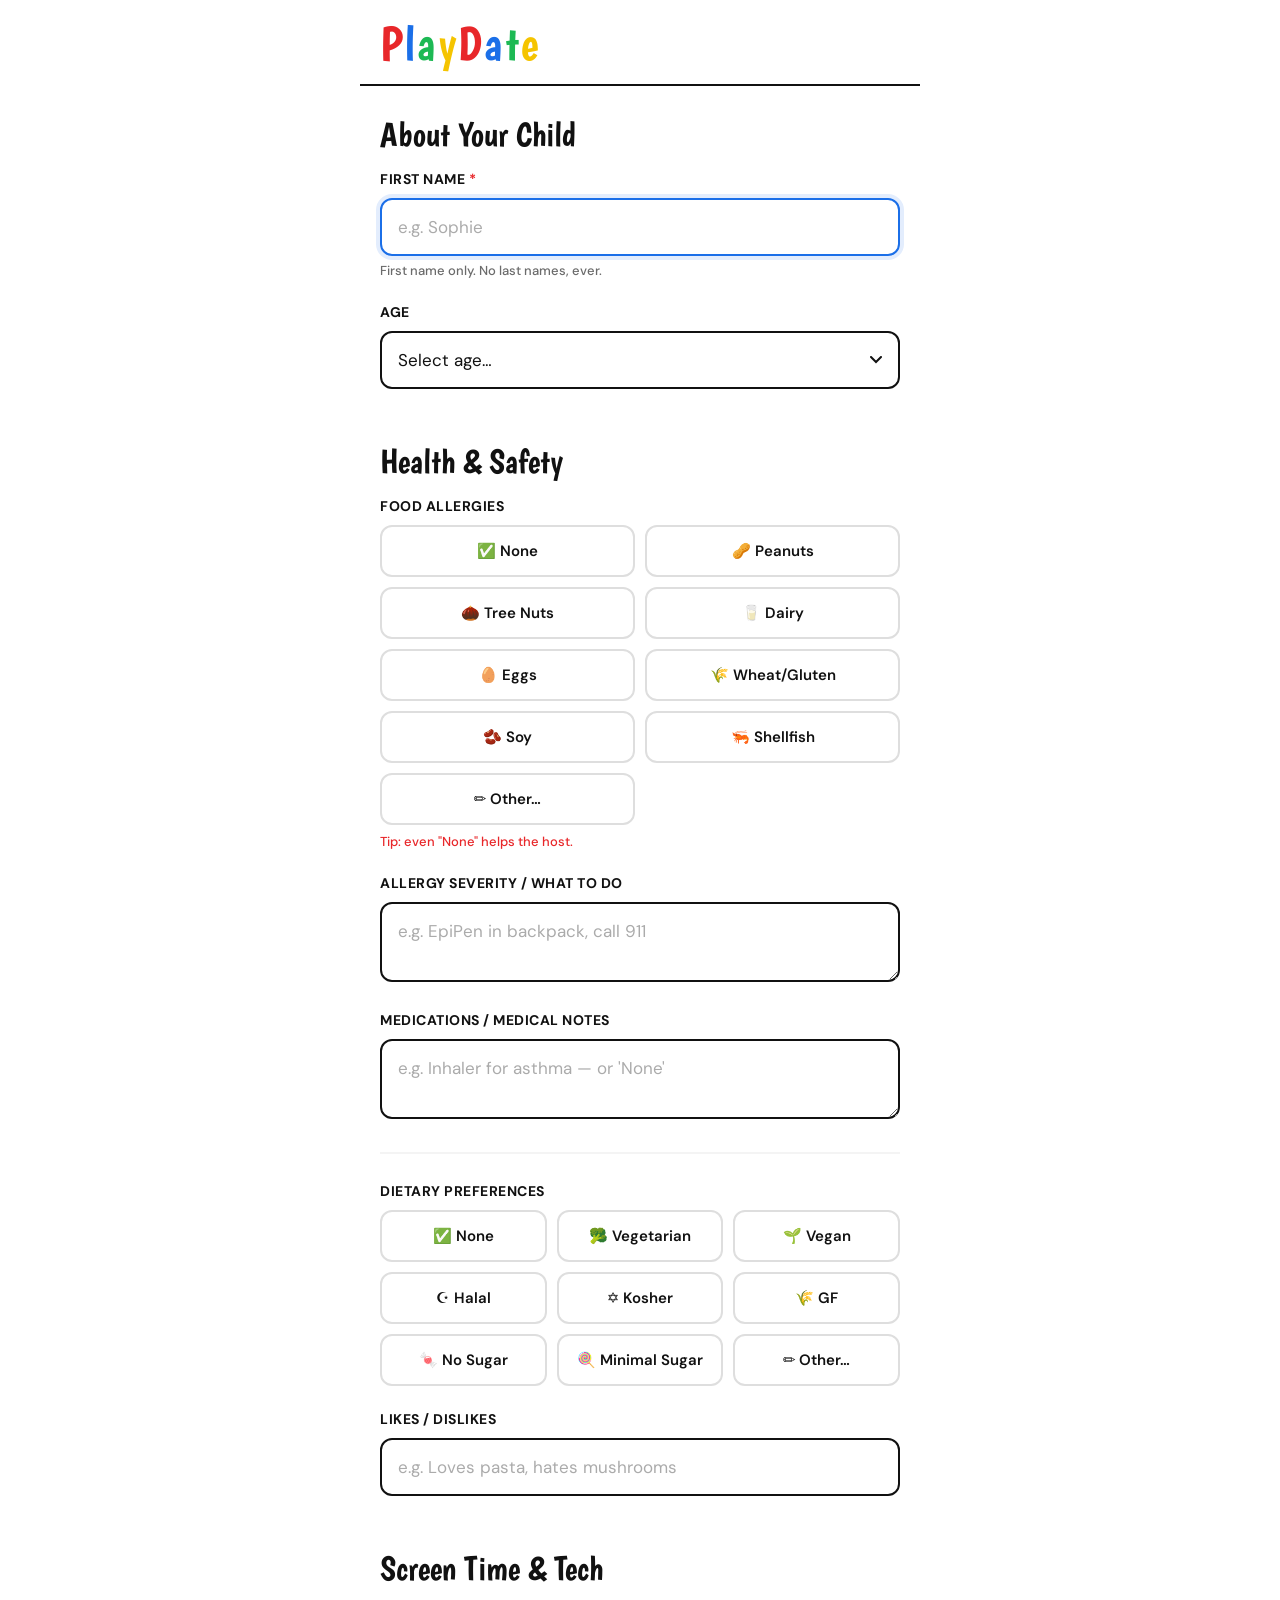
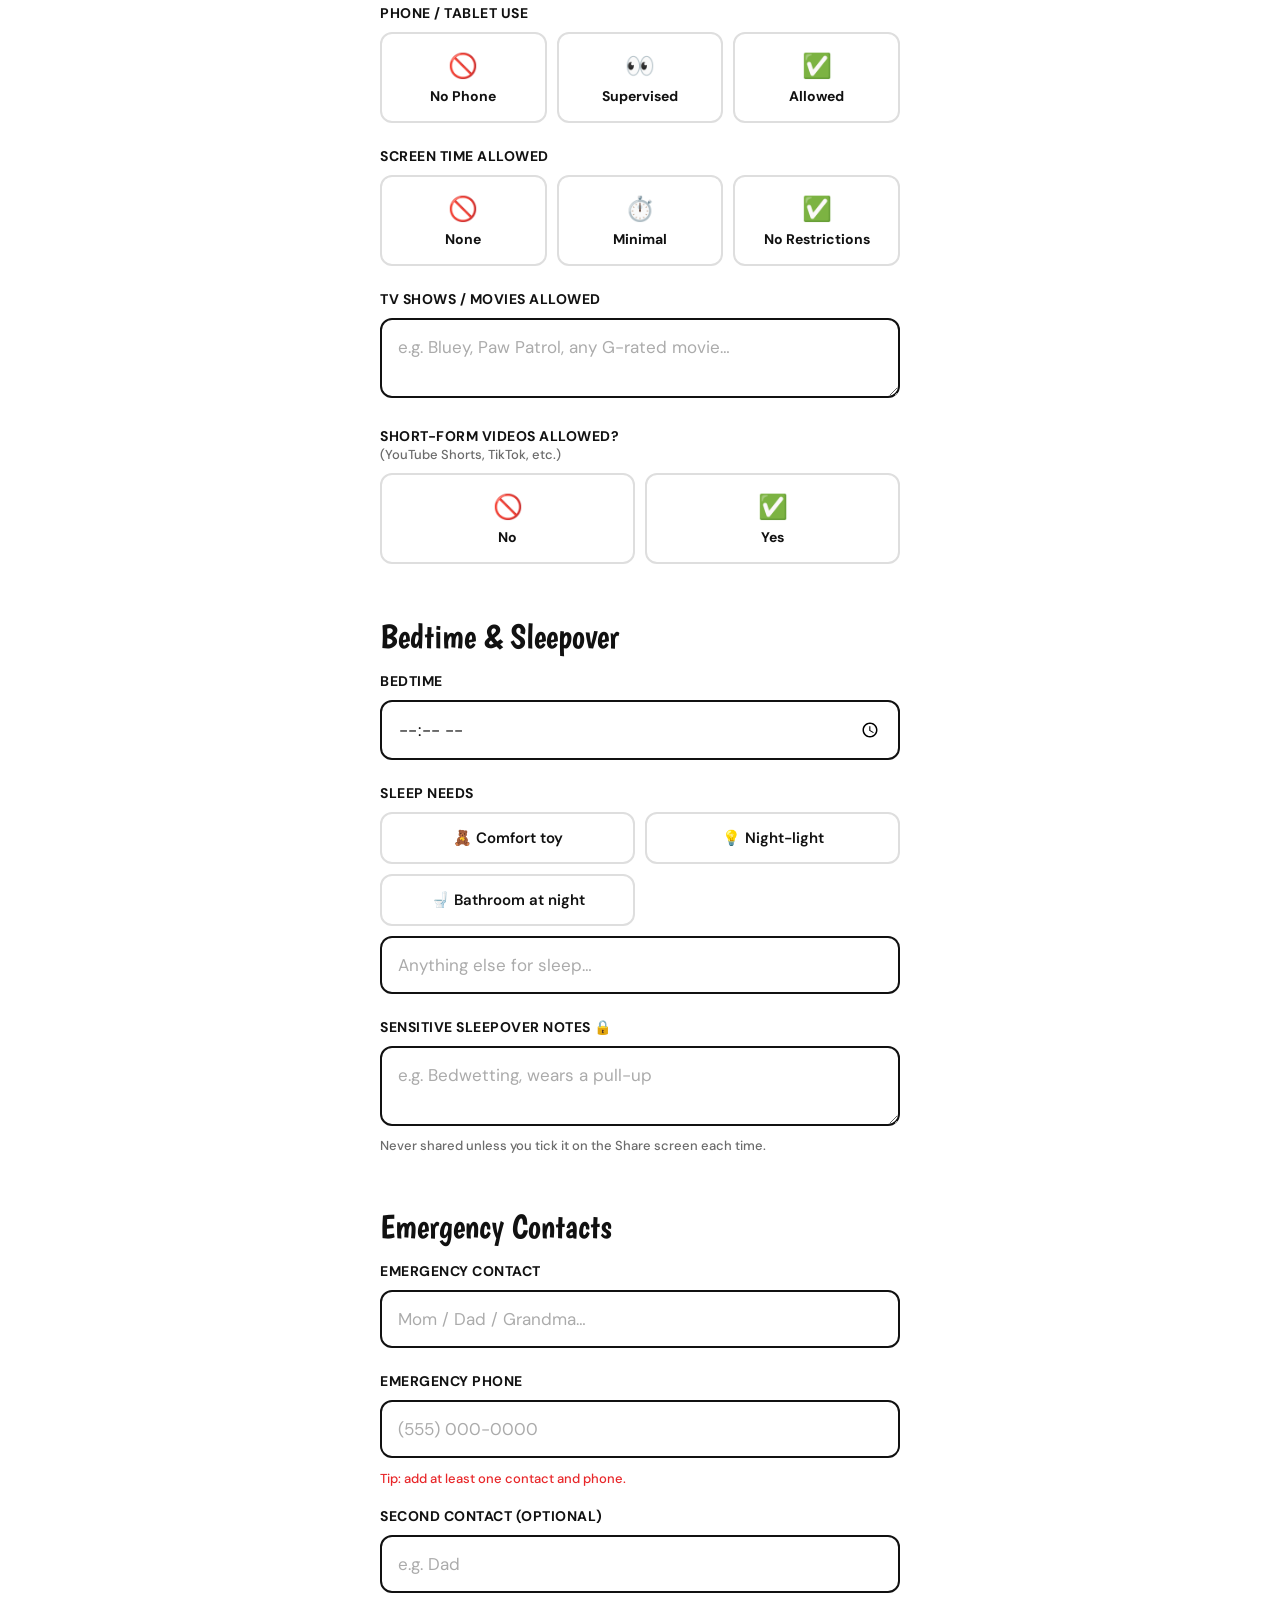
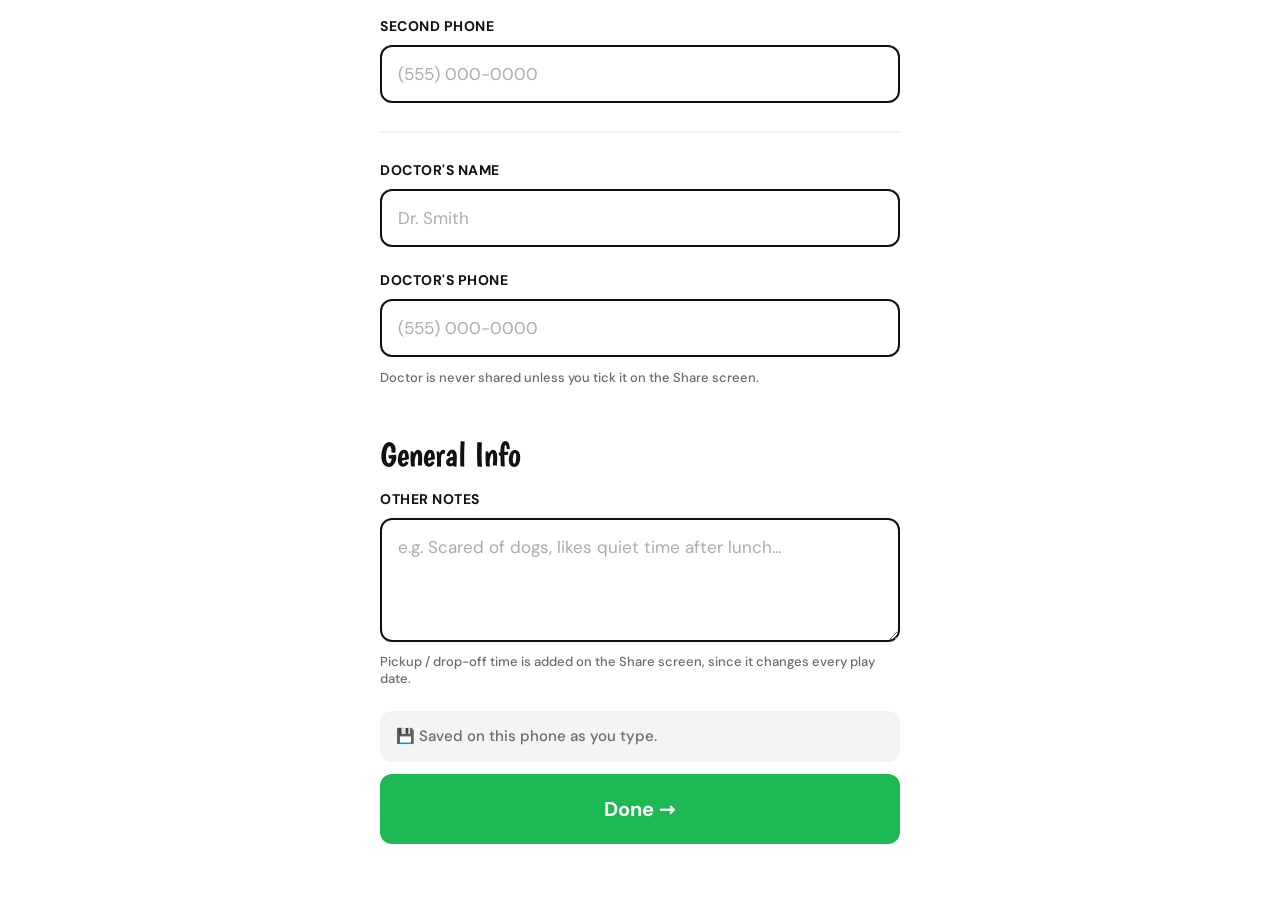
==== commit 46c9e276: "Play Pass v1: multi-kid profiles, per-share field picker, text-link sharing via URL fragment, card v" ====
--- a/app.html
+++ b/app.html
@@ -2,751 +2,20 @@
 <html lang="en">
 <head>
 <meta charset="UTF-8"/>
-<meta name="viewport" content="width=device-width, initial-scale=1.0, maximum-scale=1"/>
+<meta name="viewport" content="width=device-width, initial-scale=1.0, viewport-fit=cover"/>
+<meta name="viewport" content="width=device-width, initial-scale=1.0, viewport-fit=cover"/>
+<meta http-equiv="Content-Security-Policy" content="default-src 'self'; script-src 'self' 'unsafe-inline'; style-src 'self' 'unsafe-inline'; font-src 'self'; img-src 'self' data:; connect-src 'none'; form-action 'none'; base-uri 'none'"/>
 <meta name="apple-mobile-web-app-capable" content="yes"/>
-<title>PlayDate</title>
-<link href="https://fonts.googleapis.com/css2?family=Boogaloo&family=DM+Sans:wght@400;500;600;700&display=swap" rel="stylesheet"/>
-<style>
-:root{--red:#E8272A;--blue:#1B6FE8;--green:#1DB954;--yellow:#F5C400;--black:#111111;--gray:#6B6B6B;--light:#F4F4F4;--white:#fff;--r:12px;}
-*{box-sizing:border-box;margin:0;padding:0;-webkit-tap-highlight-color:transparent;}
-body{font-family:'DM Sans',sans-serif;background:var(--white);min-height:100vh;padding-bottom:80px;color:var(--black);font-size:16px;}
-.logo{font-family:'Boogaloo',sans-serif;font-size:56px;letter-spacing:2px;line-height:1;display:inline-block;}
-.logo span:nth-child(1){color:var(--red)}.logo span:nth-child(2){color:var(--blue)}.logo span:nth-child(3){color:var(--green)}.logo span:nth-child(4){color:var(--yellow)}.logo span:nth-child(5){color:var(--red)}.logo span:nth-child(6){color:var(--blue)}.logo span:nth-child(7){color:var(--green)}.logo span:nth-child(8){color:var(--yellow)}
-.header{padding:28px 20px 20px;border-bottom:2px solid var(--black);max-width:560px;margin:0 auto;}
-.progress-track{height:5px;background:var(--light);display:none;}
-.progress-fill{height:100%;transition:width .35s ease,background .35s ease;}
-.step-meta{font-size:13px;font-weight:700;letter-spacing:1.5px;text-transform:uppercase;color:var(--gray);padding:16px 20px 0;max-width:560px;margin:0 auto;display:none;}
-.step-num{color:var(--black);font-size:15px;letter-spacing:0;}
-.content{max-width:560px;margin:0 auto;padding:0 20px;}
-.step{display:none;}.step.active{display:block;}
-.sec-head{padding:28px 0 20px;margin-bottom:28px;}
-.sec-head h2{font-family:'Boogaloo',sans-serif;font-size:34px;font-weight:400;}
-.field{margin-bottom:24px;}
-.field>label,.field-label{display:block;font-size:14px;font-weight:700;letter-spacing:.5px;text-transform:uppercase;color:var(--black);margin-bottom:10px;}
-input[type=text],input[type=tel],input[type=time],textarea,select{width:100%;padding:16px;border:2px solid var(--black);border-radius:var(--r);background:var(--white);font-family:'DM Sans',sans-serif;font-size:17px;color:var(--black);outline:none;transition:border-color .15s,box-shadow .15s;appearance:none;resize:vertical;}
-input:focus,textarea:focus,select:focus{border-color:var(--blue);box-shadow:0 0 0 4px rgba(27,111,232,.12);}
-::placeholder{color:#ABABAB;}
-select{background-image:url("data:image/svg+xml,%3Csvg xmlns='http://www.w3.org/2000/svg' width='12' height='8' viewBox='0 0 12 8'%3E%3Cpath d='M1 1l5 5 5-5' stroke='%23111' stroke-width='2' fill='none' stroke-linecap='round'/%3E%3C/svg%3E");background-repeat:no-repeat;background-position:right 16px center;padding-right:42px;}
-.cb-grid{display:grid;grid-template-columns:1fr 1fr;gap:10px;}
-.cb-grid.cols3{grid-template-columns:1fr 1fr 1fr;}
-.cb-item{display:flex;align-items:center;justify-content:center;padding:14px;border:2px solid #DEDEDE;border-radius:var(--r);cursor:pointer;transition:all .15s;user-select:none;}
-.cb-item:active{transform:scale(.97);}
-.cb-item.checked{border-color:var(--yellow);background:var(--yellow);color:var(--black);}
-.cb-label{font-size:15px;font-weight:600;}
-.radio-group{display:flex;gap:10px;flex-wrap:wrap;}
-.radio-item{flex:1;min-width:90px;padding:16px 12px;border:2px solid #DEDEDE;border-radius:var(--r);cursor:pointer;text-align:center;transition:all .15s;user-select:none;}
-.radio-item:active{transform:scale(.97);}
-.radio-item.sel-red{border-color:var(--red);background:var(--red);color:#fff;}
-.radio-item.sel-blue{border-color:var(--blue);background:var(--blue);color:#fff;}
-.radio-item.sel-green{border-color:var(--green);background:var(--green);color:#fff;}
-.radio-item.sel-yellow{border-color:var(--yellow);background:var(--yellow);color:var(--black);}
-.radio-item .ri-emoji{font-size:24px;display:block;margin-bottom:6px;}
-.radio-item .ri-label{font-size:14px;font-weight:700;display:block;}
-.other-wrap{margin-top:10px;display:none;}
-.other-wrap.visible{display:block;}
-.btn{display:block;width:100%;padding:18px;border-radius:var(--r);border:2px solid var(--black);font-family:'DM Sans',sans-serif;font-size:17px;font-weight:700;cursor:pointer;transition:all .15s;margin-top:12px;text-align:center;text-decoration:none;}
-.btn-black{background:var(--black);color:var(--white);}
-.btn-black:hover{background:#333;}
-.btn-black:disabled{background:var(--light);border-color:var(--light);color:#ABABAB;cursor:not-allowed;}
-.btn-outline{background:transparent;color:var(--black);}
-.btn-outline:hover{background:var(--light);}
-.divider{height:2px;background:var(--light);margin:28px 0;}
-.notice{background:var(--light);border-radius:var(--r);padding:14px 16px;font-size:15px;color:var(--gray);margin-bottom:10px;font-weight:500;}
-.pass-header{display:flex;gap:18px;align-items:center;padding:22px 0 18px;border-bottom:2px solid var(--light);margin-bottom:8px;}
-.pass-avatar{width:72px;height:72px;border-radius:50%;border:3px solid var(--black);background:var(--light);overflow:hidden;display:flex;align-items:center;justify-content:center;font-size:30px;flex-shrink:0;}
-.pass-avatar img{width:100%;height:100%;object-fit:cover;}
-.pass-name{font-family:'Boogaloo',sans-serif;font-size:32px;}
-.pass-age{font-size:17px;color:var(--gray);font-weight:500;margin-top:3px;}
-.info-row{display:flex;gap:14px;align-items:flex-start;padding:18px 0;border-bottom:2px solid var(--light);}
-.info-row:last-child{border-bottom:none;}
-.info-dot{width:12px;height:12px;border-radius:50%;flex-shrink:0;margin-top:8px;}
-.info-key{font-size:14px;font-weight:700;letter-spacing:.6px;text-transform:uppercase;color:var(--gray);margin-bottom:4px;}
-.info-val{font-size:18px;color:var(--black);font-weight:500;line-height:1.5;}
-.tabs{display:flex;border-bottom:2px solid var(--black);margin-bottom:24px;}
-.tab{flex:1;padding:14px 0;background:none;border:none;font-family:'DM Sans',sans-serif;font-size:15px;font-weight:700;color:var(--gray);cursor:pointer;border-bottom:3px solid transparent;margin-bottom:-2px;transition:all .15s;}
-.tab.active{color:var(--black);border-bottom-color:var(--black);}
-.share-img-wrap{border:2px solid var(--black);border-radius:var(--r);overflow:hidden;margin-bottom:16px;}
-.share-img-wrap img{width:100%;display:block;}
-.app-promo{border:2px solid var(--black);border-radius:var(--r);padding:16px 18px;display:flex;gap:16px;align-items:flex-start;}
-.app-promo-badge{width:48px;height:48px;border-radius:12px;background:var(--black);display:flex;align-items:center;justify-content:center;flex-shrink:0;}
-.app-promo-title{font-weight:700;font-size:16px;margin-bottom:4px;}
-.app-promo-body{font-size:14px;color:var(--gray);line-height:1.6;}
-.photo-wrap{display:flex;flex-direction:column;align-items:center;margin-bottom:28px;}
-.photo-ring{width:110px;height:110px;border-radius:50%;border:3px solid var(--black);background:var(--light);display:flex;align-items:center;justify-content:center;cursor:pointer;overflow:hidden;transition:transform .15s;font-size:36px;}
-.photo-ring:active{transform:scale(.96);}
-.photo-ring img{width:100%;height:100%;object-fit:cover;display:none;}
-.photo-hint{font-size:14px;color:var(--gray);margin-top:10px;font-weight:500;}
-.blocks-grid{display:grid;grid-template-columns:1fr 1fr;gap:16px;margin-top:8px;}
-.block{background:#fff;border:4px solid;border-radius:16px;padding:32px 20px;text-align:center;cursor:pointer;transition:transform .15s,box-shadow .15s;position:relative;box-shadow:0 4px 0 rgba(0,0,0,0.15);}
-.block:active{transform:translateY(2px);box-shadow:0 2px 0 rgba(0,0,0,0.15);}
-.block.red{border-color:var(--red);background:linear-gradient(135deg,#fff 0%,#fff5f5 100%);}
-.block.blue{border-color:var(--blue);background:linear-gradient(135deg,#fff 0%,#f5f8ff 100%);}
-.block.green{border-color:var(--green);background:linear-gradient(135deg,#fff 0%,#f5fef8 100%);}
-.block.yellow{border-color:var(--yellow);background:linear-gradient(135deg,#fff 0%,#fffef5 100%);}
-.block-label{font-family:'Boogaloo',sans-serif;font-size:24px;color:var(--black);margin-bottom:6px;}
-.block-desc{font-size:13px;color:var(--gray);font-weight:500;}
-.back-to-blocks{display:inline-flex;align-items:center;gap:6px;color:var(--gray);font-size:15px;font-weight:600;text-decoration:none;margin-bottom:20px;cursor:pointer;}
-.back-to-blocks:hover{color:var(--black);}
-</style>
+<meta name="mobile-web-app-capable" content="yes"/>
+<meta name="robots" content="noindex"/>
+<title>PlayDate Pass</title>
+<link rel="stylesheet" href="pp.css"/>
 </head>
 <body>
-
-<div class="header">
-  <div class="logo"><span>P</span><span>l</span><span>a</span><span>y</span><span>D</span><span>a</span><span>t</span><span>e</span></div>
-</div>
-
-<div class="content">
-
-<!-- STEP 0: Name & Age -->
-<div class="step active" id="step-0">
-  <div class="sec-head"><h2>About Your Child</h2></div>
-  <div class="photo-wrap">
-    <div class="photo-ring" onclick="document.getElementById('photo-input').click()">
-      <img id="photo-preview" src="" alt=""/>
-      <span id="photo-ph">👤</span>
-    </div>
-    <p class="photo-hint" id="photo-hint">Add photo (optional)</p>
-    <input type="file" id="photo-input" accept="image/*" style="display:none;" onchange="handlePhoto(event)"/>
-  </div>
-  <div class="field">
-    <label>Child's Name <span style="color:var(--red)">*</span></label>
-    <input type="text" id="childName" placeholder="e.g. Sophie" oninput="validateS0()"/>
-  </div>
-  <div class="field">
-    <label>Age</label>
-    <select id="childAge">
-      <option value="">Select age…</option>
-      <option>1</option><option>2</option><option>3</option><option>4</option>
-      <option>5</option><option>6</option><option>7</option><option>8</option>
-      <option>9</option><option>10</option><option>11</option><option>12</option>
-      <option>13</option><option>14</option><option>15</option><option>16</option><option>17</option>
-    </select>
-  </div>
-  <button class="btn btn-black" id="next-0" onclick="goTo(1)" disabled>Continue →</button>
-</div>
-
-<!-- STEP 1: Block Navigation -->
-<div class="step" id="step-1">
-  <div class="blocks-grid" style="margin-top:40px;">
-    <div class="block blue" onclick="goTo(5)">
-      <div class="block-label">General</div>
-      <div class="block-desc">Pickup, notes</div>
-    </div>
-    <div class="block green" onclick="goTo(2)">
-      <div class="block-label">Health</div>
-      <div class="block-desc">Allergies, diet, meds</div>
-    </div>
-    <div class="block yellow" onclick="goTo(3)">
-      <div class="block-label">Tech</div>
-      <div class="block-desc">Screen time, phone use</div>
-    </div>
-    <div class="block red" onclick="goTo(4)">
-      <div class="block-label">Contacts</div>
-      <div class="block-desc">Emergency, doctor</div>
-    </div>
-  </div>
-  
-  <button class="btn btn-black" style="margin-top:32px;" onclick="buildPass()">Create Pass →</button>
-  <button class="btn btn-outline" onclick="goTo(0)">← Back</button>
-</div>
-
-<!-- STEP 2: Health -->
-<div class="step" id="step-2">
-  <a class="back-to-blocks" onclick="goTo(1)">← Back to Menu</a>
-  <div class="sec-head"><h2>Health &amp; Safety</h2></div>
-
-  <div class="field">
-    <div class="field-label">Food Allergies</div>
-    <div class="cb-grid" id="allergy-grid">
-      <div class="cb-item" data-val="None" onclick="toggleExclusive(this,'allergies','allergy-grid')" id="allergy-none"><span class="cb-label">✅ None</span></div>
-      <div class="cb-item" data-val="Peanuts" onclick="toggleCB(this,'allergies')"><span class="cb-label">🥜 Peanuts</span></div>
-      <div class="cb-item" data-val="Tree Nuts" onclick="toggleCB(this,'allergies')"><span class="cb-label">🌰 Tree Nuts</span></div>
-      <div class="cb-item" data-val="Dairy" onclick="toggleCB(this,'allergies')"><span class="cb-label">🥛 Dairy</span></div>
-      <div class="cb-item" data-val="Eggs" onclick="toggleCB(this,'allergies')"><span class="cb-label">🥚 Eggs</span></div>
-      <div class="cb-item" data-val="Wheat/Gluten" onclick="toggleCB(this,'allergies')"><span class="cb-label">🌾 Wheat/Gluten</span></div>
-      <div class="cb-item" data-val="Soy" onclick="toggleCB(this,'allergies')"><span class="cb-label">🫘 Soy</span></div>
-      <div class="cb-item" data-val="Shellfish" onclick="toggleCB(this,'allergies')"><span class="cb-label">🦐 Shellfish</span></div>
-    </div>
-    <div class="cb-item" style="margin-top:10px;grid-column:1/-1;" data-val="other-allergy" onclick="toggleCBOther(this,'allergy-other-wrap','allergies')"><span class="cb-label">✏️ Other…</span></div>
-    <div class="other-wrap" id="allergy-other-wrap">
-      <input type="text" id="allergyOther" placeholder="Describe other allergy…" style="margin-top:8px;"/>
-    </div>
-  </div>
-
-  <div class="divider"></div>
-
-  <div class="field">
-    <div class="field-label">Dietary Preferences</div>
-    <div class="cb-grid cols3" id="diet-grid">
-      <div class="cb-item" data-val="No restrictions" onclick="toggleExclusive(this,'diet','diet-grid')"><span class="cb-label">✅ None</span></div>
-      <div class="cb-item" data-val="Vegetarian" onclick="toggleCB(this,'diet')"><span class="cb-label">🥦 Vegetarian</span></div>
-      <div class="cb-item" data-val="Vegan" onclick="toggleCB(this,'diet')"><span class="cb-label">🌱 Vegan</span></div>
-      <div class="cb-item" data-val="Halal" onclick="toggleCB(this,'diet')"><span class="cb-label">☪️ Halal</span></div>
-      <div class="cb-item" data-val="Kosher" onclick="toggleCB(this,'diet')"><span class="cb-label">✡️ Kosher</span></div>
-      <div class="cb-item" data-val="Gluten-free" onclick="toggleCB(this,'diet')"><span class="cb-label">🌾 GF</span></div>
-      <div class="cb-item" data-val="No Sugar" onclick="toggleCB(this,'diet')"><span class="cb-label">🍬 No Sugar</span></div>
-      <div class="cb-item" data-val="Minimal Sugar" onclick="toggleCB(this,'diet')"><span class="cb-label">🍭 Minimal Sugar</span></div>
-    </div>
-    <div class="cb-item" style="margin-top:10px;grid-column:1/-1;" data-val="other-diet" onclick="toggleCBOther(this,'diet-other-wrap','diet')"><span class="cb-label">✏️ Other…</span></div>
-    <div class="other-wrap" id="diet-other-wrap">
-      <input type="text" id="dietOther" placeholder="Other dietary preference…" style="margin-top:8px;"/>
-    </div>
-  </div>
-
-  <div class="divider"></div>
-
-  <div class="field">
-    <div class="field-label">Medications / Medical Notes</div>
-    <textarea id="medications" rows="3" placeholder="e.g. EpiPen in bag, inhaler for asthma — or 'None'"></textarea>
-  </div>
-
-  <button class="btn btn-black" onclick="goTo(1)">Done</button>
-</div>
-
-<!-- STEP 3: Tech -->
-<div class="step" id="step-3">
-  <a class="back-to-blocks" onclick="goTo(1)">← Back to Menu</a>
-  <div class="sec-head"><h2>Screen Time &amp; Tech</h2></div>
-
-  <div class="field">
-    <div class="field-label">Phone / Tablet Use</div>
-    <div class="radio-group" id="phone-radio">
-      <div class="radio-item" data-val="No phone" onclick="selectRadio(this,'phone-radio','sel-red')">
-        <span class="ri-emoji">🚫</span><span class="ri-label">No Phone</span>
-      </div>
-      <div class="radio-item" data-val="Supervised only" onclick="selectRadio(this,'phone-radio','sel-blue')">
-        <span class="ri-emoji">👀</span><span class="ri-label">Supervised</span>
-      </div>
-      <div class="radio-item" data-val="Allowed" onclick="selectRadio(this,'phone-radio','sel-green')">
-        <span class="ri-emoji">✅</span><span class="ri-label">Allowed</span>
-      </div>
-    </div>
-  </div>
-
-  <div class="divider"></div>
-
-  <div class="field">
-    <div class="field-label">Screen Time Allowed</div>
-    <div class="radio-group" id="screentime-radio">
-      <div class="radio-item" data-val="None" onclick="selectRadio(this,'screentime-radio','sel-red')">
-        <span class="ri-emoji">🚫</span><span class="ri-label">None</span>
-      </div>
-      <div class="radio-item" data-val="Minimal" onclick="selectRadio(this,'screentime-radio','sel-yellow')">
-        <span class="ri-emoji">⏱️</span><span class="ri-label">Minimal</span>
-      </div>
-      <div class="radio-item" data-val="No Restrictions" onclick="selectRadio(this,'screentime-radio','sel-green')">
-        <span class="ri-emoji">✅</span><span class="ri-label">No Restrictions</span>
-      </div>
-    </div>
-  </div>
-
-  <div class="field" id="screentime-limit-field" style="display:none;">
-    <label>Time Limit</label>
-    <select id="screenTimeLimit">
-      <option value="">Choose limit…</option>
-      <option>30 minutes</option><option>1 hour</option><option>1.5 hours</option>
-      <option>2 hours</option><option>No more than 2 episodes</option><option>1 movie</option>
-    </select>
-  </div>
-
-  <div class="divider"></div>
-
-  <div class="field">
-    <label>TV Shows / Movies Allowed</label>
-    <textarea id="tvShows" rows="3" placeholder="e.g. Bluey, Paw Patrol, any G-rated movie…"></textarea>
-  </div>
-
-  <div class="divider"></div>
-
-  <div class="field">
-    <div class="field-label">Short-Form Videos Allowed?<br><span style="font-size:12px;font-weight:500;color:var(--gray);text-transform:none;letter-spacing:0;">(YouTube Shorts, TikTok, etc.)</span></div>
-    <div class="radio-group" id="shortform-radio">
-      <div class="radio-item" data-val="No" onclick="selectRadio(this,'shortform-radio','sel-red')">
-        <span class="ri-emoji">🚫</span><span class="ri-label">No</span>
-      </div>
-      <div class="radio-item" data-val="Yes" onclick="selectRadio(this,'shortform-radio','sel-green')">
-        <span class="ri-emoji">✅</span><span class="ri-label">Yes</span>
-      </div>
-    </div>
-  </div>
-
-  <button class="btn btn-black" onclick="goTo(1)">Done</button>
-</div>
-
-<!-- STEP 4: Contacts -->
-<div class="step" id="step-4">
-  <a class="back-to-blocks" onclick="goTo(1)">← Back to Menu</a>
-  <div class="sec-head"><h2>Emergency Contacts</h2></div>
-
-  <div class="field">
-    <label>Emergency Contact</label>
-    <input type="text" id="emergencyContact" placeholder="Mom / Dad / Grandma…"/>
-  </div>
-  <div class="field">
-    <label>Emergency Phone</label>
-    <input type="tel" id="emergencyPhone" placeholder="(555) 000-0000" oninput="formatPhone(this)"/>
-  </div>
-
-  <div class="divider"></div>
-
-  <div class="field">
-    <label>Doctor's Name</label>
-    <input type="text" id="doctorName" placeholder="Dr. Smith"/>
-  </div>
-  <div class="field">
-    <label>Doctor's Phone</label>
-    <input type="tel" id="doctorPhone" placeholder="(555) 000-0000" oninput="formatPhone(this)"/>
-  </div>
-
-  <button class="btn btn-black" onclick="goTo(1)">Done</button>
-</div>
-
-<!-- STEP 5: General -->
-<div class="step" id="step-5">
-  <a class="back-to-blocks" onclick="goTo(1)">← Back to Menu</a>
-  <div class="sec-head"><h2>General Info</h2></div>
-
-  <div class="field">
-    <div class="field-label">Will you be picking up or is the host family dropping off?</div>
-    <div class="radio-group" id="pickdrop-radio">
-      <div class="radio-item" data-val="Picking Up" onclick="selectRadio(this,'pickdrop-radio','sel-blue')">
-        <span class="ri-emoji">🚗</span><span class="ri-label">I'm Picking Up</span>
-      </div>
-      <div class="radio-item" data-val="Host Dropping Off" onclick="selectRadio(this,'pickdrop-radio','sel-green')">
-        <span class="ri-emoji">👋</span><span class="ri-label">Host Dropping Off</span>
-      </div>
-    </div>
-  </div>
-
-  <div class="field">
-    <label id="pickup-time-label">Time</label>
-    <input type="time" id="pickupTime"/>
-  </div>
-
-  <div class="field">
-    <label>Other Notes</label>
-    <textarea id="otherNotes" rows="5" placeholder="e.g. Scared of dogs, has a comfort toy, likes quiet time after lunch…"></textarea>
-  </div>
-
-  <div class="notice">💾 Your info is saved on this device for next time.</div>
-  <button class="btn btn-black" onclick="goTo(1)">Done</button>
-</div>
-
-<!-- STEP 6: Pass Preview/Share -->
-<div class="step" id="step-6">
-
-  <div class="pass-header">
-    <div class="pass-avatar">
-      <img id="pass-photo-img" src="" alt="" style="display:none;"/>
-      <span id="pass-ph">👤</span>
-    </div>
-    <div>
-      <div class="pass-name" id="pass-name"></div>
-      <div class="pass-age"  id="pass-age"></div>
-    </div>
-  </div>
-
-  <div class="tabs">
-    <button class="tab active" id="tab-preview" onclick="switchTab('preview')">Preview</button>
-    <button class="tab"        id="tab-send"    onclick="switchTab('send')">Send</button>
-  </div>
-
-  <div id="panel-preview">
-    <div id="pass-rows"></div>
-    <button class="btn btn-black" style="margin-top:24px;" onclick="switchTab('send')">Send to Host Family →</button>
-    <button class="btn btn-outline" onclick="goTo(1)">✏️ Edit</button>
-  </div>
-
-  <div id="panel-send" style="display:none;">
-    <p style="font-size:15px;color:var(--gray);margin-bottom:18px;line-height:1.6;">Tap Share to send a <strong style="color:var(--black);">PlayDate Pass image</strong> with your child's info.</p>
-    <div class="share-img-wrap" id="share-img-wrap" style="display:none;">
-      <img id="share-img-preview" src="" alt="Pass preview"/>
-    </div>
-    <button class="btn" id="btn-share-main" onclick="handleShareBtn()" style="background:var(--green);border-color:var(--green);color:#fff;font-size:20px;padding:22px;margin-bottom:16px;">Share Play Pass</button>
-    <div class="app-promo">
-      <div class="app-promo-badge"><span style="font-family:'Boogaloo',sans-serif;color:#fff;font-size:22px;">P</span></div>
-      <div>
-        <div class="app-promo-title">Share the app with other parents</div>
-        <div class="app-promo-body">Send them to <strong>playdateplaypass.github.io/PlayDate-PlayPass</strong> to get started.</div>
-      </div>
-    </div>
-    <button class="btn btn-black" onclick="shareAppLink()" style="margin-top:16px;">📤 Share App Link</button>
-    <button class="btn btn-outline" style="margin-top:12px;" onclick="goTo(1)">✏️ Edit</button>
-  </div>
-
-</div>
-
-</div>
-
-<script>
-const DOT_COLORS=["#E8272A","#1B6FE8","#1DB954","#F5C400","#E8272A","#1B6FE8","#1DB954","#F5C400"];
-
-let step=0,photoDataURL=null,passImageDataURL=null;
-const checks={allergies:new Set(),diet:new Set()};
-const radios={"screentime-radio":null,"phone-radio":null,"shortform-radio":null,"pickdrop-radio":null};
-
-function v(id){const e=document.getElementById(id);return e?e.value.trim():"";}
-
-function formatPhone(input){
-  let x=input.value.replace(/\D/g,'').substring(0,10);
-  if(x.length>6)x=`(${x.substring(0,3)}) ${x.substring(3,6)}-${x.substring(6)}`;
-  else if(x.length>3)x=`(${x.substring(0,3)}) ${x.substring(3)}`;
-  else if(x.length>0)x=`(${x}`;
-  input.value=x;
-}
-
-function saveData(){
-  const d={childName:v("childName"),childAge:v("childAge"),medications:v("medications"),
-    doctorName:v("doctorName"),doctorPhone:v("doctorPhone"),emergencyContact:v("emergencyContact"),
-    emergencyPhone:v("emergencyPhone"),screenTimeLimit:v("screenTimeLimit"),allergyOther:v("allergyOther"),
-    dietOther:v("dietOther"),tvShows:v("tvShows"),pickupTime:v("pickupTime"),otherNotes:v("otherNotes"),
-    allergies:[...checks.allergies],diet:[...checks.diet],screentime:radios["screentime-radio"],
-    phone:radios["phone-radio"],shortform:radios["shortform-radio"],pickdrop:radios["pickdrop-radio"]};
-  try{localStorage.setItem("pd9",JSON.stringify(d));}catch(e){}
-}
-
-function loadData(){
-  try{
-    const raw=localStorage.getItem("pd9");if(!raw)return;
-    const d=JSON.parse(raw);
-    ["childName","childAge","medications","doctorName","doctorPhone","emergencyContact",
-     "emergencyPhone","screenTimeLimit","allergyOther","dietOther","tvShows","pickupTime","otherNotes"]
-      .forEach(k=>{const el=document.getElementById(k);if(el&&d[k])el.value=d[k];});
-    (d.allergies||[]).forEach(val=>{
-      const el=document.querySelector(`#allergy-grid .cb-item[data-val="${val}"]`);
-      if(el)el.classList.add("checked");
-      checks.allergies.add(val);
-    });
-    if(d.allergyOther){
-      const oel=document.querySelector('.cb-item[data-val="other-allergy"]');
-      if(oel){oel.classList.add("checked");document.getElementById("allergy-other-wrap").classList.add("visible");}
-    }
-    (d.diet||[]).forEach(val=>{
-      const el=document.querySelector(`#diet-grid .cb-item[data-val="${val}"]`);
-      if(el)el.classList.add("checked");
-      checks.diet.add(val);
-    });
-    if(d.dietOther){
-      const oel=document.querySelector('.cb-item[data-val="other-diet"]');
-      if(oel){oel.classList.add("checked");document.getElementById("diet-other-wrap").classList.add("visible");}
-    }
-    if(d.screentime){const el=document.querySelector(`#screentime-radio .radio-item[data-val="${d.screentime}"]`);if(el)selectRadio(el,"screentime-radio","sel-"+(d.screentime==="None"?"red":d.screentime==="Minimal"?"yellow":"green"),true);}
-    if(d.phone){const el=document.querySelector(`#phone-radio .radio-item[data-val="${d.phone}"]`);if(el)selectRadio(el,"phone-radio","sel-"+(d.phone==="No phone"?"red":d.phone==="Supervised only"?"blue":"green"),true);}
-    if(d.shortform){const el=document.querySelector(`#shortform-radio .radio-item[data-val="${d.shortform}"]`);if(el)selectRadio(el,"shortform-radio","sel-"+(d.shortform==="No"?"red":"green"),true);}
-    if(d.pickdrop){const el=document.querySelector(`#pickdrop-radio .radio-item[data-val="${d.pickdrop}"]`);if(el)selectRadio(el,"pickdrop-radio","sel-"+(d.pickdrop==="Picking Up"?"blue":"green"),true);}
-    validateS0();
-  }catch(e){}
-}
-
-function goTo(n){
-  saveData();
-  document.getElementById("step-"+step).classList.remove("active");
-  step=n;
-  document.getElementById("step-"+n).classList.add("active");
-  window.scrollTo({top:0,behavior:"smooth"});
-}
-
-function handlePhoto(e){
-  const file=e.target.files[0];if(!file)return;
-  const r=new FileReader();
-  r.onload=ev=>{
-    photoDataURL=ev.target.result;
-    const img=document.getElementById("photo-preview");
-    img.src=photoDataURL;img.style.display="block";
-    document.getElementById("photo-ph").style.display="none";
-    document.getElementById("photo-hint").textContent="Tap to change";
-  };
-  r.readAsDataURL(file);
-}
-
-function toggleCB(el,group){
-  const val=el.dataset.val;
-  if(el.classList.toggle("checked")){
-    checks[group].add(val);
-    const noneEl=document.getElementById(group==="allergies"?"allergy-none":null);
-    if(noneEl){noneEl.classList.remove("checked");checks[group].delete("None");}
-    if(group==="diet"){
-      const dietNone=document.querySelector('#diet-grid .cb-item[data-val="No restrictions"]');
-      if(dietNone){dietNone.classList.remove("checked");checks.diet.delete("No restrictions");}
-    }
-  }else{
-    checks[group].delete(val);
-  }
-}
-
-function toggleExclusive(el,group,gridId){
-  document.querySelectorAll(`#${gridId} .cb-item`).forEach(c=>c.classList.remove("checked"));
-  const otherWrapId=group==="allergies"?"allergy-other-wrap":group==="diet"?"diet-other-wrap":null;
-  if(otherWrapId)document.getElementById(otherWrapId).classList.remove("visible");
-  checks[group].clear();
-  el.classList.add("checked");
-  checks[group].add(el.dataset.val);
-}
-
-function toggleCBOther(el,wrapId,group){
-  el.classList.toggle("checked");
-  document.getElementById(wrapId).classList.toggle("visible",el.classList.contains("checked"));
-  const noneEl=document.getElementById(group==="allergies"?"allergy-none":null);
-  if(noneEl){noneEl.classList.remove("checked");checks[group].delete("None");}
-  if(group==="diet"){
-    const dietNone=document.querySelector('#diet-grid .cb-item[data-val="No restrictions"]');
-    if(dietNone){dietNone.classList.remove("checked");checks.diet.delete("No restrictions");}
-  }
-}
-
-function selectRadio(el,groupId,cls,silent){
-  document.querySelectorAll(`#${groupId} .radio-item`).forEach(r=>r.className="radio-item");
-  el.classList.add(cls);
-  radios[groupId]=el.dataset.val;
-  if(groupId==="screentime-radio"){
-    const show=el.dataset.val==="Minimal";
-    document.getElementById("screentime-limit-field").style.display=show?"block":"none";
-  }
-  if(groupId==="pickdrop-radio"){
-    const label=document.getElementById("pickup-time-label");
-    if(el.dataset.val==="Host Dropping Off")label.textContent="Drop Off Time";
-    else if(el.dataset.val==="Picking Up")label.textContent="Pickup Time";
-    else label.textContent="Time";
-  }
-}
-
-function validateS0(){document.getElementById("next-0").disabled=v("childName").length===0;}
-
-function getAllergies(){
-  const s=[...checks.allergies].filter(x=>x!=="other-allergy");
-  const ot=v("allergyOther");
-  if(document.querySelector('.cb-item[data-val="other-allergy"]')?.classList.contains("checked")&&ot)s.push(ot);
-  return s.length?s.join(", "):"None";
-}
-
-function getDiet(){
-  const s=[...checks.diet].filter(x=>x!=="other-diet");
-  const ot=v("dietOther");
-  if(document.querySelector('.cb-item[data-val="other-diet"]')?.classList.contains("checked")&&ot)s.push(ot);
-  return s.length?s.join(", "):"Not specified";
-}
-
-function getScreenTime(){
-  const st=radios["screentime-radio"]||"Not specified";
-  if(st==="Minimal"&&v("screenTimeLimit"))return"Minimal ("+v("screenTimeLimit")+")";
-  return st;
-}
-
-function getPickup(){
-  const t=v("pickupTime");if(!t)return"Not specified";
-  const[h,m]=t.split(":").map(Number);
-  const ampm=h>=12?"PM":"AM";
-  const h12=h%12||12;
-  const timeStr=`${h12}:${String(m).padStart(2,"0")} ${ampm}`;
-  const mode=radios["pickdrop-radio"];
-  if(mode==="Host Dropping Off")return`Drop off at ${timeStr}`;
-  if(mode==="Picking Up")return`Pickup at ${timeStr}`;
-  return timeStr;
-}
-
-function getPhone(){return radios["phone-radio"]||"Not specified";}
-function getShortForm(){return radios["shortform-radio"]||"Not specified";}
-
-function buildPass(){
-  saveData();
-  document.getElementById("pass-name").textContent=v("childName")||"Your Child";
-  let ageStr="";
-  if(v("childAge"))ageStr="Age "+v("childAge");
-  document.getElementById("pass-age").textContent=ageStr;
-  if(photoDataURL){
-    document.getElementById("pass-photo-img").src=photoDataURL;
-    document.getElementById("pass-photo-img").style.display="block";
-    document.getElementById("pass-ph").style.display="none";
-  }
-  const rows=[
-    {l:"Allergies",val:getAllergies()},
-    {l:"Diet",val:getDiet()},
-    {l:"Medications",val:v("medications")||"None"},
-    {l:"Emergency",val:v("emergencyContact")?(v("emergencyContact")+" · "+v("emergencyPhone")):"Not provided"},
-    {l:"Doctor",val:v("doctorName")?(v("doctorName")+" · "+v("doctorPhone")):"Not provided"},
-    {l:"Phone Use",val:getPhone()},
-    {l:"Screen Time",val:getScreenTime()},
-    {l:"TV / Movies",val:v("tvShows")||"Not specified"},
-    {l:"Short Videos",val:getShortForm()},
-    {l:"Pickup",val:getPickup()},
-    ...(v("otherNotes")?[{l:"Notes",val:v("otherNotes")}]:[]),
-  ];
-  document.getElementById("pass-rows").innerHTML=rows.map((r,i)=>`
-    <div class="info-row">
-      <div class="info-dot" style="background:${DOT_COLORS[i%8]};"></div>
-      <div><div class="info-key">${r.l}</div><div class="info-val">${r.val}</div></div>
-    </div>`).join("");
-  passImageDataURL=null;
-  document.getElementById("share-img-wrap").style.display="none";
-  goTo(6);
-  switchTab("preview");
-}
-
-async function renderPassToCanvas(){
-  const W=700,PADDING=30;
-  const RED="#E8272A",BLUE="#1B6FE8",GREEN="#1DB954",YELLOW="#F5C400",BLACK="#111111",LGRAY="#F4F4F4",MGRAY="#888888";
-  const COLORS=[RED,BLUE,GREEN,YELLOW];
-
-  const rows=[
-    {l:"ALLERGIES",val:getAllergies(),icon:"🥜"},
-    {l:"DIET",val:getDiet(),icon:"🥗"},
-    {l:"MEDICATIONS",val:v("medications")||"None",icon:"💊"},
-    {l:"EMERGENCY",val:v("emergencyContact")?(v("emergencyContact")+" · "+v("emergencyPhone")):"Not provided",icon:"🚨"},
-    {l:"DOCTOR",val:v("doctorName")?(v("doctorName")+" · "+v("doctorPhone")):"Not provided",icon:"⚕️"},
-    {l:"PHONE USE",val:getPhone(),icon:"📱"},
-    {l:"SCREEN TIME",val:getScreenTime(),icon:"📺"},
-    {l:"TV / MOVIES",val:v("tvShows")||"Not specified",icon:"🎬"},
-    {l:"SHORT VIDEOS",val:getShortForm(),icon:"📹"},
-    {l:"PICKUP",val:getPickup(),icon:"🚗"},
-    ...(v("otherNotes")?[{l:"NOTES",val:v("otherNotes"),icon:"📝"}]:[]),
-  ];
-
-  const HEADER_H=180;
-  const BLOCK_W=(W-PADDING*2-20)/2;
-  const BLOCK_H=120;
-  const numRows=Math.ceil(rows.length/2);
-  const FOOTER_H=140;
-  const H=HEADER_H+numRows*BLOCK_H+FOOTER_H;
-
-  const canvas=document.createElement("canvas");
-  canvas.width=W;canvas.height=H;
-  const ctx=canvas.getContext("2d");
-  
-  ctx.fillStyle="#ffffff";ctx.fillRect(0,0,W,H);
-
-  const barW=W/4;
-  [RED,BLUE,GREEN,YELLOW].forEach((c,i)=>{ctx.fillStyle=c;ctx.fillRect(i*barW,0,barW,8);});
-
-  const logoLetters=[["P",RED],["l",BLUE],["a",GREEN],["y",YELLOW],["D",RED],["a",BLUE],["t",GREEN],["e",YELLOW]];
-  ctx.font="bold 48px 'Boogaloo', sans-serif";
-  let lx=PADDING;const ly=70;
-  logoLetters.forEach(([ch,c])=>{ctx.fillStyle=c;ctx.fillText(ch,lx,ly);lx+=ctx.measureText(ch).width+1;});
-
-  const name=v("childName")||"Your Child",ageStr=v("childAge")?"Age "+v("childAge"):"";
-  ctx.font="700 28px 'DM Sans', sans-serif";ctx.fillStyle=BLACK;ctx.fillText(name,PADDING,120);
-  ctx.font="500 15px 'DM Sans', sans-serif";ctx.fillStyle=MGRAY;ctx.fillText(ageStr||"",PADDING,142);
-
-  if(photoDataURL){
-    await new Promise(res=>{
-      const img=new Image();
-      img.onload=()=>{
-        ctx.save();ctx.beginPath();ctx.arc(W-PADDING-50,85,50,0,Math.PI*2);ctx.closePath();ctx.clip();
-        ctx.drawImage(img,W-PADDING-100,35,100,100);ctx.restore();
-        ctx.beginPath();ctx.arc(W-PADDING-50,85,50,0,Math.PI*2);
-        ctx.strokeStyle=BLACK;ctx.lineWidth=3;ctx.stroke();res();
-      };
-      img.onerror=res;img.src=photoDataURL;
-    });
-  }
-
-  ctx.strokeStyle="#E8E8E8";ctx.lineWidth=2;
-  ctx.beginPath();ctx.moveTo(PADDING,HEADER_H-10);ctx.lineTo(W-PADDING,HEADER_H-10);ctx.stroke();
-
-  let gridY=HEADER_H;
-  for(let i=0;i<rows.length;i++){
-    const row=rows[i];
-    const col=i%2;
-    const rowNum=Math.floor(i/2);
-    const x=PADDING+(col*(BLOCK_W+20));
-    const y=gridY+rowNum*BLOCK_H;
-    
-    const color=COLORS[i%4];
-    ctx.fillStyle=color;
-    ctx.fillRect(x,y,BLOCK_W,BLOCK_H);
-    
-    ctx.fillStyle="rgba(255,255,255,0.95)";
-    ctx.fillRect(x+4,y+4,BLOCK_W-8,BLOCK_H-8);
-    
-    ctx.font="32px Arial";ctx.fillStyle=color;
-    ctx.fillText(row.icon,x+12,y+42);
-    
-    ctx.font="700 11px 'DM Sans', sans-serif";ctx.fillStyle=MGRAY;
-    ctx.fillText(row.l,x+52,y+24);
-    
-    ctx.font="600 14px 'DM Sans', sans-serif";ctx.fillStyle=BLACK;
-    const maxW=BLOCK_W-60;
-    const words=row.val.split(" ");
-    let line="",lineY=y+46;
-    words.forEach(word=>{
-      const test=line+word+" ";
-      if(ctx.measureText(test).width>maxW&&line){
-        ctx.fillText(line.trim(),x+52,lineY);
-        line=word+" ";lineY+=18;
-        if(lineY>y+BLOCK_H-18)return;
-      }else{line=test;}
-    });
-    if(lineY<=y+BLOCK_H-18)ctx.fillText(line.trim(),x+52,lineY);
-  }
-
-  const footerY=H-FOOTER_H;
-  ctx.fillStyle=LGRAY;ctx.fillRect(0,footerY,W,FOOTER_H);
-  ctx.strokeStyle="#DDDDDD";ctx.lineWidth=2;
-  ctx.beginPath();ctx.moveTo(0,footerY);ctx.lineTo(W,footerY);ctx.stroke();
-  
-  ctx.font="700 16px 'DM Sans', sans-serif";ctx.fillStyle=BLACK;
-  ctx.fillText("Get PlayDate for free:",PADDING,footerY+40);
-  ctx.font="600 15px 'DM Sans', sans-serif";ctx.fillStyle=BLUE;
-  ctx.fillText("playdateplaypass.github.io/PlayDate-PlayPass",PADDING,footerY+68);
-  ctx.font="500 13px 'DM Sans', sans-serif";ctx.fillStyle=MGRAY;
-  ctx.fillText("Free • No account needed • Works offline • Secure",PADDING,footerY+96);
-  
-  [RED,BLUE,GREEN,YELLOW].forEach((c,i)=>{ctx.fillStyle=c;ctx.fillRect(i*barW,H-6,barW,6);});
-  return canvas.toDataURL("image/jpeg",0.92);
-}
-
-function roundRect(ctx,x,y,w,h,r){
-  ctx.beginPath();ctx.moveTo(x+r,y);ctx.lineTo(x+w-r,y);ctx.quadraticCurveTo(x+w,y,x+w,y+r);
-  ctx.lineTo(x+w,y+h-r);ctx.quadraticCurveTo(x+w,y+h,x+w-r,y+h);ctx.lineTo(x+r,y+h);
-  ctx.quadraticCurveTo(x,y+h,x,y+h-r);ctx.lineTo(x,y+r);ctx.quadraticCurveTo(x,y,x+r,y);ctx.closePath();
-}
-
-async function handleShareBtn(){
-  const btn=document.getElementById("btn-share-main");
-  btn.textContent="⏳ Preparing…";btn.disabled=true;
-  try{
-    if(!passImageDataURL){
-      passImageDataURL=await renderPassToCanvas();
-      document.getElementById("share-img-preview").src=passImageDataURL;
-      document.getElementById("share-img-wrap").style.display="block";
-    }
-    const res=await fetch(passImageDataURL),blob=await res.blob(),name=v("childName")||"child";
-    const file=new File([blob],`playdate-pass-${name.replace(/\s+/g,"-").toLowerCase()}.jpg`,{type:"image/jpeg"});
-    if(navigator.canShare&&navigator.canShare({files:[file]})){
-      await navigator.share({title:`PlayDate Pass — ${name}`,files:[file]});
-    }else if(navigator.share){
-      await navigator.share({title:`PlayDate Pass — ${name}`,text:`PlayDate Pass for ${name}. Get the app: https://playdateplaypass.github.io/PlayDate-PlayPass/`});
-    }else{
-      const a=document.createElement("a");
-      a.href=passImageDataURL;a.download=`playdate-pass-${name.replace(/\s+/g,"-").toLowerCase()}.jpg`;a.click();
-    }
-  }catch(e){}
-  finally{btn.textContent="Share";btn.disabled=false;}
-}
-
-function switchTab(name){
-  ["preview","send"].forEach(t=>{
-    document.getElementById("tab-"+t).classList.toggle("active",t===name);
-    document.getElementById("panel-"+t).style.display=t===name?"block":"none";
-  });
-}
-
-function shareAppLink(){
-  const url="https://playdateplaypass.github.io/PlayDate-PlayPass/";
-  const text="Check out PlayDate! It's a free app for sharing your child's info during playdates. No signup needed.";
-  if(navigator.share){
-    navigator.share({title:"PlayDate App",text:text,url:url}).catch(e=>{});
-  }else{
-    const dummy=document.createElement("textarea");
-    document.body.appendChild(dummy);
-    dummy.value=url;
-    dummy.select();
-    document.execCommand("copy");
-    document.body.removeChild(dummy);
-    alert("Link copied to clipboard!");
-  }
-}
-
-loadData();
-</script>
+<div class="header"><a class="logo" href="#home"><span>P</span><span>l</span><span>a</span><span>y</span><span>D</span><span>a</span><span>t</span><span>e</span></a></div>
+<div class="content" id="view"></div>
+<input type="file" id="import-file" accept="application/json,.json" style="display:none"/>
+<script src="pp.js"></script>
+<script src="app.js"></script>
 </body>
 </html>
--- a/pp.css
+++ b/pp.css
@@ -0,0 +1,88 @@
+@font-face{font-family:'Boogaloo';font-style:normal;font-weight:400;font-display:swap;src:url(fonts/boogaloo-latin.woff2) format('woff2');}
+@font-face{font-family:'DM Sans';font-style:normal;font-weight:100 1000;font-display:swap;src:url(fonts/dmsans-latin-ext.woff2) format('woff2');unicode-range:U+0100-02BA,U+02BD-02C5,U+02C7-02CC,U+02CE-02D7,U+02DD-02FF,U+0304,U+0308,U+0329,U+1D00-1DBF,U+1E00-1E9F,U+1EF2-1EFF,U+2020,U+20A0-20AB,U+20AD-20C4,U+2113,U+2C60-2C7F,U+A720-A7FF;}
+@font-face{font-family:'DM Sans';font-style:normal;font-weight:100 1000;font-display:swap;src:url(fonts/dmsans-latin.woff2) format('woff2');unicode-range:U+0000-00FF,U+0131,U+0152-0153,U+02BB-02BC,U+02C6,U+02DA,U+02DC,U+0304,U+0308,U+0329,U+2000-206F,U+20AC,U+2122,U+2191,U+2193,U+2212,U+2215,U+FEFF,U+FFFD;}
+:root{--red:#E8272A;--blue:#1B6FE8;--green:#1DB954;--yellow:#F5C400;--black:#111111;--gray:#6B6B6B;--light:#F4F4F4;--white:#fff;--r:12px;}
+*{box-sizing:border-box;margin:0;padding:0;-webkit-tap-highlight-color:transparent;}
+html{-webkit-text-size-adjust:100%;text-size-adjust:100%;}
+body{font-family:'DM Sans',system-ui,sans-serif;background:var(--white);min-height:100vh;min-height:100dvh;padding-bottom:calc(60px + env(safe-area-inset-bottom));color:var(--black);font-size:16px;}
+.logo{font-family:'Boogaloo',sans-serif;font-size:56px;letter-spacing:2px;line-height:1;display:inline-block;text-decoration:none;}
+.logo span:nth-child(4n+1){color:var(--red)}.logo span:nth-child(4n+2){color:var(--blue)}.logo span:nth-child(4n+3){color:var(--green)}.logo span:nth-child(4n){color:var(--yellow)}
+.header{padding:calc(20px + env(safe-area-inset-top)) 20px 16px;border-bottom:2px solid var(--black);max-width:560px;margin:0 auto;display:flex;align-items:flex-end;justify-content:space-between;gap:12px;}
+.header .logo{font-size:48px;}
+.content{max-width:560px;margin:0 auto;padding:0 20px;}
+.sec-head{padding:28px 0 16px;}
+.sec-head h2{font-family:'Boogaloo',sans-serif;font-size:34px;font-weight:400;}
+h1.title{font-family:'Boogaloo',sans-serif;font-size:38px;font-weight:400;padding:24px 0 8px;}
+.field{margin-bottom:24px;}
+.field>label,.field-label{display:block;font-size:14px;font-weight:700;letter-spacing:.5px;text-transform:uppercase;color:var(--black);margin-bottom:10px;}
+.hint{font-size:13px;font-weight:500;color:var(--gray);text-transform:none;letter-spacing:0;}
+input[type=text],input[type=tel],input[type=time],textarea,select{width:100%;padding:16px;border:2px solid var(--black);border-radius:var(--r);background:var(--white);font-family:inherit;font-size:17px;color:var(--black);outline:none;transition:border-color .15s,box-shadow .15s;-webkit-appearance:none;appearance:none;resize:vertical;min-height:56px;}
+input:focus,textarea:focus,select:focus{border-color:var(--blue);box-shadow:0 0 0 4px rgba(27,111,232,.12);}
+::placeholder{color:#ABABAB;}
+select{background-image:url("data:image/svg+xml,%3Csvg xmlns='http://www.w3.org/2000/svg' width='12' height='8' viewBox='0 0 12 8'%3E%3Cpath d='M1 1l5 5 5-5' stroke='%23111' stroke-width='2' fill='none' stroke-linecap='round'/%3E%3C/svg%3E");background-repeat:no-repeat;background-position:right 16px center;padding-right:42px;}
+.cb-grid{display:grid;grid-template-columns:1fr 1fr;gap:10px;}
+.cb-grid.cols3{grid-template-columns:1fr 1fr 1fr;}
+.cb-item{display:flex;align-items:center;justify-content:center;text-align:center;padding:14px 8px;border:2px solid #DEDEDE;border-radius:var(--r);cursor:pointer;transition:all .15s;user-select:none;-webkit-user-select:none;background:#fff;font:inherit;color:inherit;min-height:52px;}
+.cb-item:active{transform:scale(.97);}
+.cb-item.checked{border-color:var(--yellow);background:var(--yellow);color:var(--black);}
+.cb-label{font-size:15px;font-weight:600;}
+.radio-group{display:flex;gap:10px;flex-wrap:wrap;}
+.radio-item{flex:1;min-width:90px;padding:16px 10px;border:2px solid #DEDEDE;border-radius:var(--r);cursor:pointer;text-align:center;transition:all .15s;user-select:none;-webkit-user-select:none;background:#fff;font:inherit;color:inherit;}
+.radio-item:active{transform:scale(.97);}
+.radio-item.sel-red{border-color:var(--red);background:var(--red);color:#fff;}
+.radio-item.sel-blue{border-color:var(--blue);background:var(--blue);color:#fff;}
+.radio-item.sel-green{border-color:var(--green);background:var(--green);color:#fff;}
+.radio-item.sel-yellow{border-color:var(--yellow);background:var(--yellow);color:var(--black);}
+.ri-emoji{font-size:24px;display:block;margin-bottom:6px;}
+.ri-label{font-size:14px;font-weight:700;display:block;}
+.btn{display:block;width:100%;padding:18px;border-radius:var(--r);border:2px solid var(--black);font-family:inherit;font-size:17px;font-weight:700;cursor:pointer;transition:all .15s;margin-top:12px;text-align:center;text-decoration:none;color:var(--black);background:transparent;}
+.btn:active{transform:scale(.98);}
+.btn-black{background:var(--black);color:var(--white);}
+.btn-black:disabled,.btn-green:disabled{background:var(--light);border-color:var(--light);color:#ABABAB;cursor:not-allowed;}
+.btn-green{background:var(--green);border-color:var(--green);color:#fff;font-size:20px;padding:20px;}
+.btn-red-outline{border-color:var(--red);color:var(--red);}
+.btn-sm{display:inline-block;width:auto;padding:10px 16px;font-size:15px;margin:0;}
+.divider{height:2px;background:var(--light);margin:28px 0;}
+.notice{background:var(--light);border-radius:var(--r);padding:14px 16px;font-size:15px;color:var(--gray);margin-bottom:10px;font-weight:500;line-height:1.5;}
+.notice strong{color:var(--black);}
+.notice.warn{background:#FFF6D6;color:#6b5400;}
+.notice.bad{background:#FDE7E7;color:#9b1517;}
+.kid-tile{border:3px solid var(--black);border-radius:16px;padding:18px;margin-top:16px;box-shadow:0 4px 0 rgba(0,0,0,.15);}
+.kid-name{font-family:'Boogaloo',sans-serif;font-size:32px;line-height:1.1;word-break:break-word;}
+.kid-age{font-size:16px;color:var(--gray);font-weight:500;}
+.badge{display:inline-block;margin-top:10px;padding:6px 12px;border-radius:999px;font-size:14px;font-weight:700;}
+.badge.red{background:var(--red);color:#fff;}.badge.green{background:#E3F8EA;color:#0f6b31;}.badge.gray{background:var(--light);color:var(--gray);}
+.tile-actions{display:flex;gap:10px;margin-top:14px;}
+.tile-actions .btn{margin:0;padding:14px;}
+.check-row{display:flex;gap:14px;align-items:flex-start;padding:14px 0;border-bottom:2px solid var(--light);cursor:pointer;}
+.check-row input{width:26px;height:26px;flex-shrink:0;margin-top:2px;accent-color:var(--green);}
+.check-row .k{font-size:13px;font-weight:700;letter-spacing:.5px;text-transform:uppercase;color:var(--gray);}
+.check-row .vv{font-size:16px;font-weight:500;line-height:1.4;word-break:break-word;}
+.check-row .tag{display:inline-block;font-size:12px;font-weight:700;color:var(--red);margin-left:6px;text-transform:none;letter-spacing:0;}
+.group-title{font-family:'Boogaloo',sans-serif;font-size:24px;margin-top:22px;}
+.len{font-size:14px;font-weight:700;margin-top:14px;}
+.linkbox{font-size:12px;word-break:break-all;color:var(--gray);background:var(--light);border-radius:8px;padding:10px;margin-top:8px;max-height:90px;overflow:auto;}
+.toast{position:fixed;left:50%;bottom:calc(24px + env(safe-area-inset-bottom));transform:translateX(-50%);background:var(--black);color:#fff;padding:12px 20px;border-radius:999px;font-weight:700;z-index:99;display:none;}
+/* card */
+.card-name{font-family:'Boogaloo',sans-serif;font-size:44px;line-height:1.05;word-break:break-word;}
+.card-sub{font-size:18px;color:var(--gray);font-weight:500;margin-top:4px;}
+.banner{border-radius:16px;padding:18px;margin-top:18px;}
+.banner.red{background:var(--red);color:#fff;}
+.banner.green{background:#E3F8EA;color:#0f6b31;font-size:20px;font-weight:700;}
+.banner.gray{background:var(--light);color:var(--black);font-size:19px;font-weight:700;}
+.banner .bk{font-size:14px;font-weight:700;letter-spacing:.6px;text-transform:uppercase;opacity:.9;}
+.banner .bv{font-size:24px;font-weight:700;line-height:1.3;margin-bottom:10px;word-break:break-word;}
+.banner .bv:last-child{margin-bottom:0;}
+.banner .bv.small{font-size:19px;}
+.info-row{display:flex;gap:14px;align-items:flex-start;padding:16px 0;border-bottom:2px solid var(--light);}
+.info-dot{width:12px;height:12px;border-radius:50%;flex-shrink:0;margin-top:8px;}
+.info-key{font-size:14px;font-weight:700;letter-spacing:.6px;text-transform:uppercase;color:var(--gray);margin-bottom:4px;}
+.info-val{font-size:19px;color:var(--black);font-weight:500;line-height:1.5;word-break:break-word;white-space:pre-line;}
+.call{display:flex;align-items:center;gap:14px;border:3px solid var(--green);background:#F2FCF5;border-radius:16px;padding:16px 18px;margin-top:12px;text-decoration:none;color:var(--black);}
+.call .ic{font-size:30px;}
+.call .cn{font-size:19px;font-weight:700;}
+.call .cp{font-size:20px;font-weight:700;color:var(--green);}
+.call.doc{border-color:var(--blue);background:#F2F6FE;}.call.doc .cp{color:var(--blue);}
+.app-promo{border:2px solid var(--black);border-radius:var(--r);padding:16px 18px;margin-top:28px;}
+.app-promo-title{font-weight:700;font-size:17px;margin-bottom:4px;}
+.app-promo-body{font-size:15px;color:var(--gray);line-height:1.6;}
